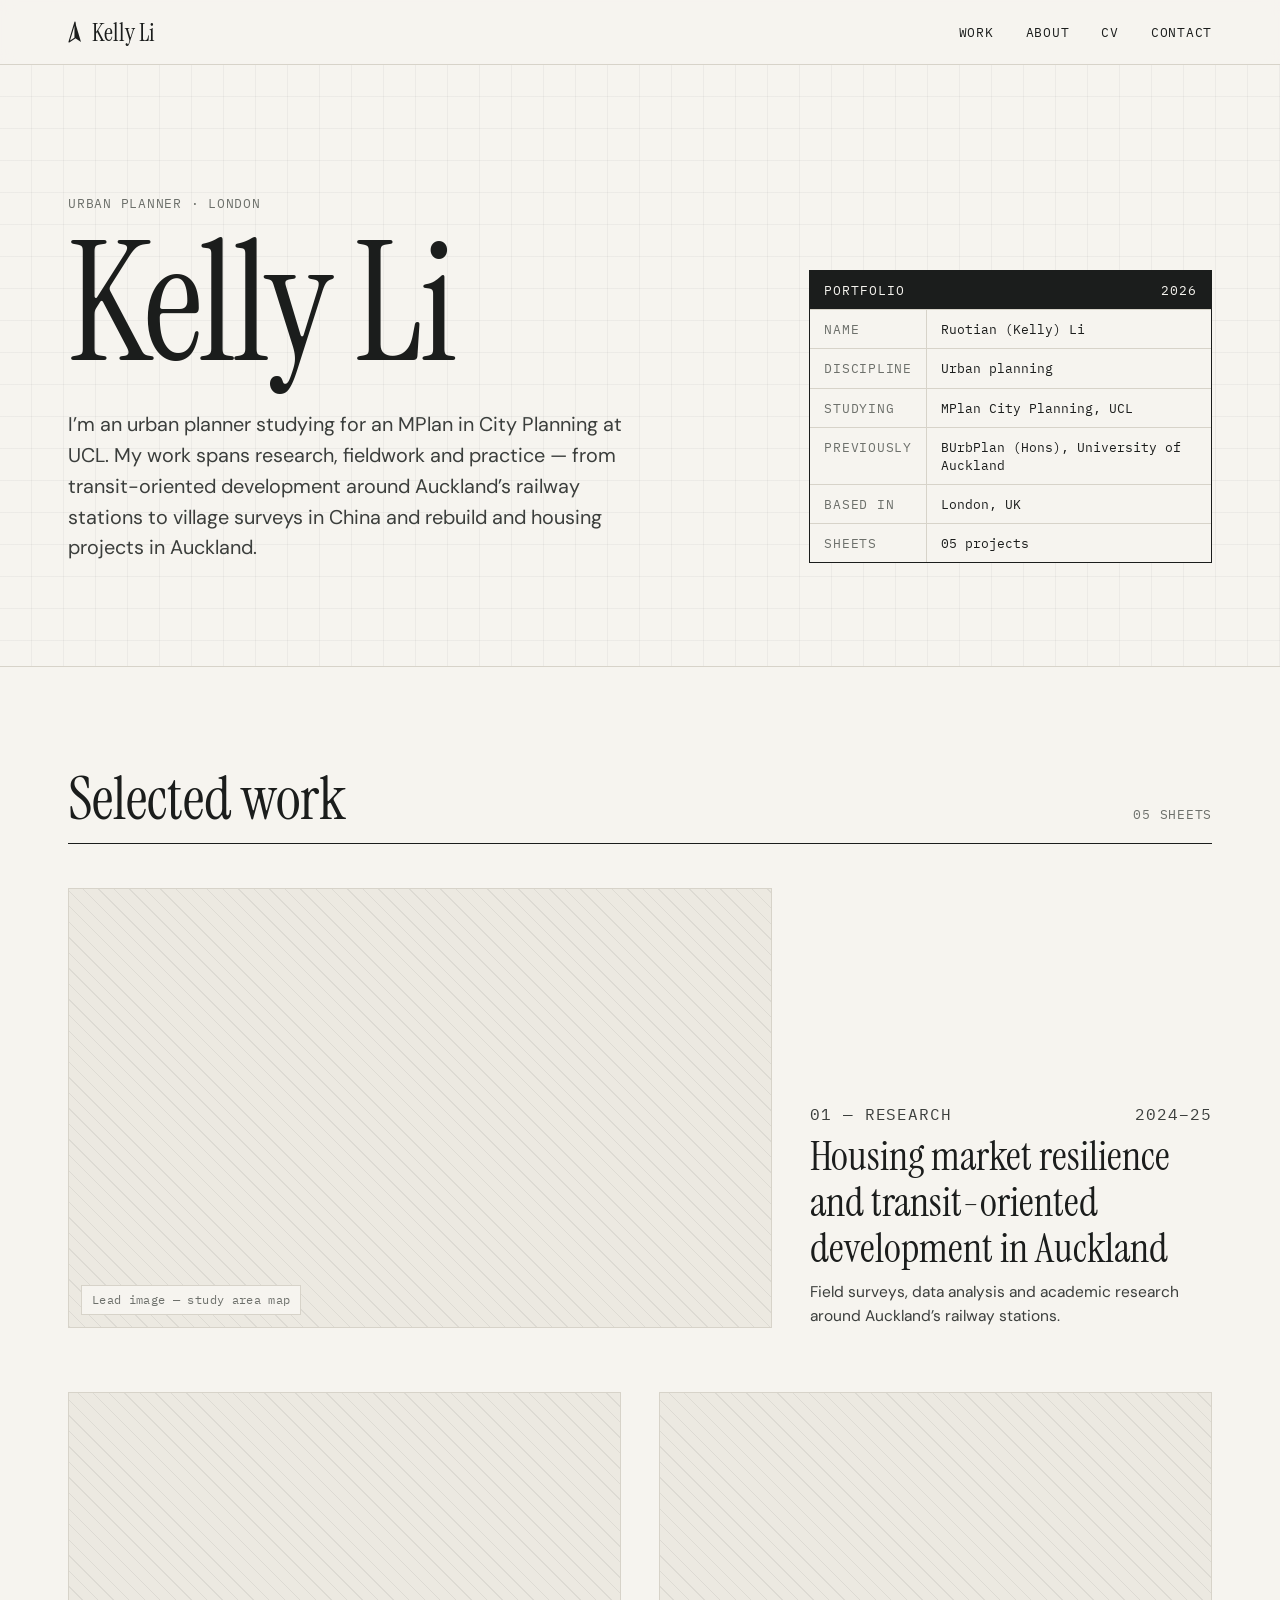
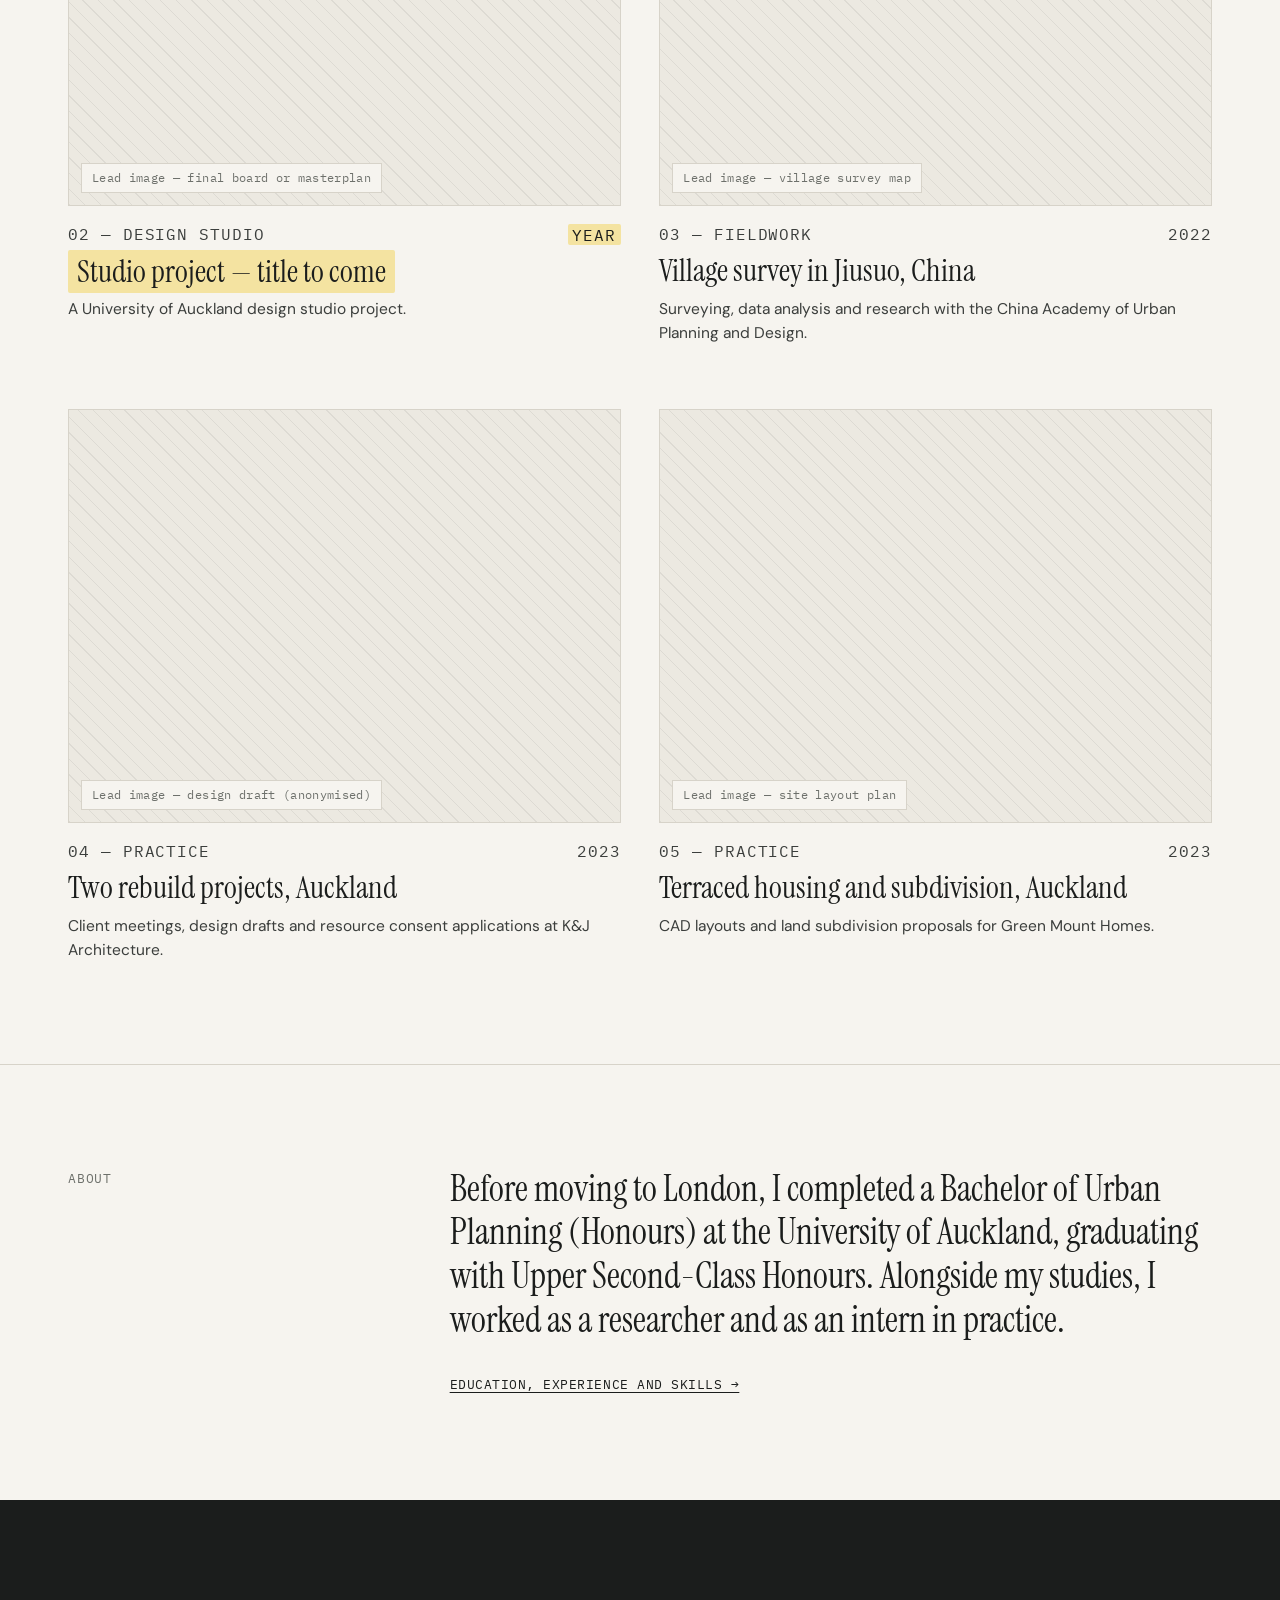
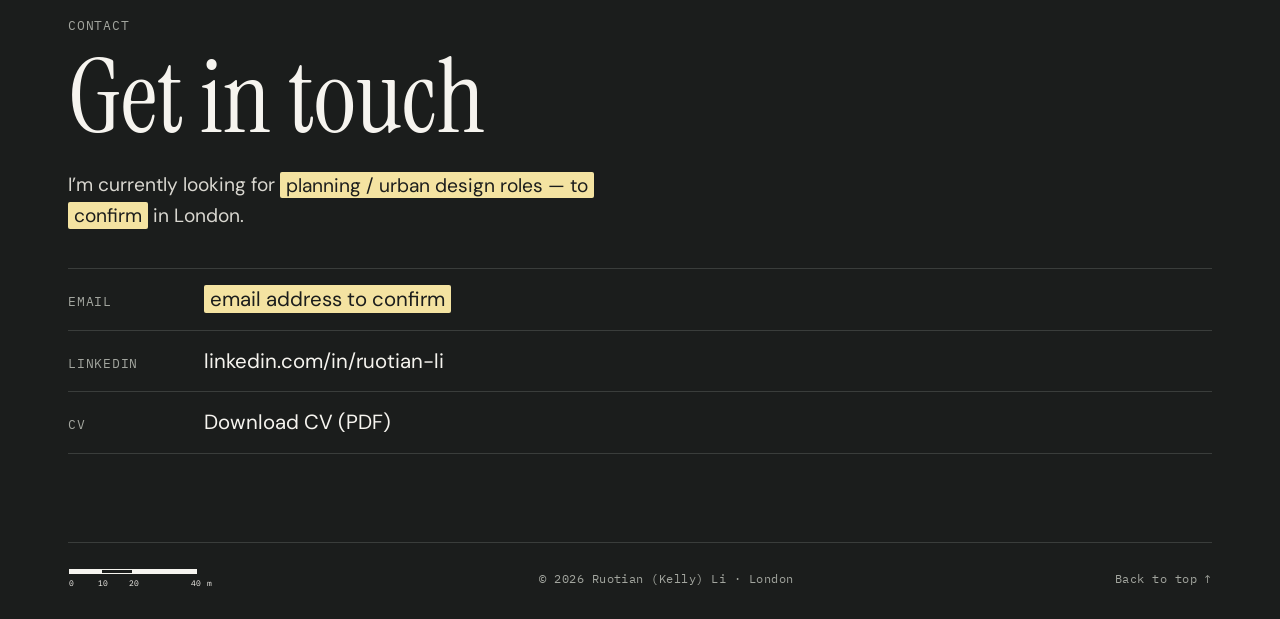
==== index.html @ 0a95b0e2 "First draft of portfolio site Home, About and five project pages with placeholders. Pages carry noin" ====
<!doctype html>
<html lang="en-GB">
<head>
<meta charset="utf-8">
<meta name="viewport" content="width=device-width, initial-scale=1">
<meta name="robots" content="noindex"><!-- draft: remove before launch -->
<title>Kelly Li — Urban Planner, London</title>
<meta name="description" content="Portfolio of Ruotian (Kelly) Li, an urban planner in London studying for an MPlan in City Planning at UCL. Selected work in research, fieldwork and practice.">
<meta property="og:title" content="Kelly Li — Urban Planner, London">
<meta property="og:description" content="Selected work in research, fieldwork and practice.">
<meta property="og:type" content="website">
<meta property="og:locale" content="en_GB">
<link rel="icon" href="assets/img/favicon.svg" type="image/svg+xml">
<link rel="preconnect" href="https://fonts.googleapis.com">
<link rel="preconnect" href="https://fonts.gstatic.com" crossorigin>
<link rel="stylesheet" href="https://fonts.googleapis.com/css2?family=DM+Sans:opsz,wght@9..40,400;9..40,500&family=IBM+Plex+Mono:wght@400;500&family=Instrument+Serif:ital@0;1&display=swap">
<link rel="stylesheet" href="assets/css/style.css">
</head>
<body id="top">
<a class="skip" href="#main">Skip to content</a>

<header class="site-header">
  <div class="wrap">
    <a class="brand" href="index.html" aria-label="Kelly Li — home">
      <svg viewBox="0 0 14 22" aria-hidden="true"><path d="M7 1 L13 21 L7 17 Z" fill="currentColor"/><path d="M7 1 L1 21 L7 17 Z" fill="none" stroke="currentColor" stroke-width="1.1" stroke-linejoin="round"/></svg>
      <span>Kelly Li</span>
    </a>
    <nav class="nav" aria-label="Main">
      <a href="index.html#work">Work</a>
      <a href="about.html">About</a>
      <a href="assets/Kelly-Li-CV.pdf">CV</a>
      <a href="#contact">Contact</a>
    </nav>
  </div>
</header>

<main id="main">

  <section class="hero">
    <div class="wrap">
      <div class="hero-text">
        <p class="eyebrow">Urban planner · London</p>
        <h1>Kelly Li</h1>
        <p class="lede">I’m an urban planner studying for an MPlan in City Planning at UCL. My work spans research, fieldwork and practice — from transit-oriented development around Auckland’s railway stations to village surveys in China and rebuild and housing projects in Auckland.</p>
      </div>
      <aside class="titleblock" aria-label="At a glance">
        <p class="tb-head"><span>Portfolio</span><span>2026</span></p>
        <dl>
          <dt>Name</dt><dd>Ruotian (Kelly) Li</dd>
          <dt>Discipline</dt><dd>Urban planning</dd>
          <dt>Studying</dt><dd>MPlan City Planning, UCL</dd>
          <dt>Previously</dt><dd>BUrbPlan (Hons), University of Auckland</dd>
          <dt>Based in</dt><dd>London, UK</dd>
          <dt>Sheets</dt><dd>05 projects</dd>
        </dl>
      </aside>
    </div>
  </section>

  <section class="section" id="work" aria-labelledby="work-title">
    <div class="wrap">
      <div class="section-head">
        <h2 id="work-title">Selected work</h2>
        <p class="eyebrow">05 sheets</p>
      </div>

      <div class="grid">
        <a class="card card--wide" href="projects/tod-housing-resilience.html">
          <div class="media"><div class="ph"><span>Lead image — study area map</span></div></div>
          <div class="card-body">
            <p class="card-meta"><span>01 — Research</span><span>2024–25</span></p>
            <h3>Housing market resilience and transit-oriented development in Auckland</h3>
            <p>Field surveys, data analysis and academic research around Auckland’s railway stations.</p>
          </div>
        </a>

        <a class="card" href="projects/studio-project.html">
          <div class="media"><div class="ph"><span>Lead image — final board or masterplan</span></div></div>
          <div class="card-body">
            <p class="card-meta"><span>02 — Design studio</span><span><mark class="tbc">Year</mark></span></p>
            <h3><mark class="tbc">Studio project — title to come</mark></h3>
            <p>A University of Auckland design studio project.</p>
          </div>
        </a>

        <a class="card" href="projects/jiusuo-village.html">
          <div class="media"><div class="ph"><span>Lead image — village survey map</span></div></div>
          <div class="card-body">
            <p class="card-meta"><span>03 — Fieldwork</span><span>2022</span></p>
            <h3>Village survey in Jiusuo, China</h3>
            <p>Surveying, data analysis and research with the China Academy of Urban Planning and Design.</p>
          </div>
        </a>

        <a class="card" href="projects/kj-architecture.html">
          <div class="media"><div class="ph"><span>Lead image — design draft (anonymised)</span></div></div>
          <div class="card-body">
            <p class="card-meta"><span>04 — Practice</span><span>2023</span></p>
            <h3>Two rebuild projects, Auckland</h3>
            <p>Client meetings, design drafts and resource consent applications at K&amp;J Architecture.</p>
          </div>
        </a>

        <a class="card" href="projects/green-mount-homes.html">
          <div class="media"><div class="ph"><span>Lead image — site layout plan</span></div></div>
          <div class="card-body">
            <p class="card-meta"><span>05 — Practice</span><span>2023</span></p>
            <h3>Terraced housing and subdivision, Auckland</h3>
            <p>CAD layouts and land subdivision proposals for Green Mount Homes.</p>
          </div>
        </a>
      </div>
    </div>
  </section>

  <section class="section section--about" aria-labelledby="about-title">
    <div class="wrap split">
      <h2 id="about-title" class="eyebrow">About</h2>
      <div>
        <p class="big">Before moving to London, I completed a Bachelor of Urban Planning (Honours) at the University of Auckland, graduating with Upper Second-Class Honours. Alongside my studies, I worked as a researcher and as an intern in practice.</p>
        <a class="arrow-link" href="about.html">Education, experience and skills →</a>
      </div>
    </div>
  </section>

</main>

<footer class="site-footer" id="contact">
  <div class="wrap">
    <div class="contact">
      <p class="eyebrow">Contact</p>
      <h2>Get in touch</h2>
      <p class="avail">I’m currently looking for <mark class="tbc">planning / urban design roles — to confirm</mark> in London.</p>
      <ul class="contact-links">
        <li><span class="mono">Email</span><a href="mailto:"><mark class="tbc">email address to confirm</mark></a></li>
        <li><span class="mono">LinkedIn</span><a href="https://www.linkedin.com/in/ruotian-li-317829247/" target="_blank" rel="noopener">linkedin.com/in/ruotian-li</a></li>
        <li><span class="mono">CV</span><a href="assets/Kelly-Li-CV.pdf">Download CV (PDF)</a></li>
      </ul>
    </div>
    <div class="colophon">
      <svg class="scalebar" viewBox="0 0 150 26" role="img" aria-label="Scale bar">
        <g fill="currentColor" font-family="IBM Plex Mono, monospace" font-size="8">
          <rect x="1" y="4" width="32" height="5"/>
          <rect x="33.5" y="4.5" width="31" height="4" fill="none" stroke="currentColor"/>
          <rect x="65" y="4" width="64" height="5"/>
          <text x="1" y="21">0</text><text x="30" y="21">10</text><text x="61" y="21">20</text><text x="123" y="21">40 m</text>
        </g>
      </svg>
      <p>© 2026 Ruotian (Kelly) Li · London</p>
      <a href="#top">Back to top ↑</a>
    </div>
  </div>
</footer>

<script src="assets/js/main.js" defer></script>
</body>
</html>
---- assets/css/style.css ----
/* Kelly Li — portfolio stylesheet
   All site copy is British English (html lang="en-GB").
   Design tokens live in :root; change colours and type here. */

:root {
  --paper: #F6F4EF;
  --paper-2: #ECE9E1;
  --ink: #1B1D1C;
  --ink-2: #3B3E3C;
  --muted: #6D706B;
  --rule: #D7D3C9;
  --grid: rgba(27, 29, 28, 0.045);
  --accent: #2F5D4E;
  --accent-light: #A7CDBD;
  --tbc: #F4E3A1;

  --serif: "Instrument Serif", Georgia, "Times New Roman", serif;
  --sans: "DM Sans", system-ui, -apple-system, "Segoe UI", Roboto, sans-serif;
  --mono: "IBM Plex Mono", ui-monospace, "SF Mono", Menlo, monospace;

  --gutter: clamp(16px, 4vw, 48px);
  --max: 1240px;
}

*, *::before, *::after { box-sizing: border-box; }
html { -webkit-text-size-adjust: 100%; scroll-behavior: smooth; }
body {
  margin: 0;
  background: var(--paper);
  color: var(--ink);
  font-family: var(--sans);
  font-size: 17px;
  line-height: 1.6;
  -webkit-font-smoothing: antialiased;
  text-rendering: optimizeLegibility;
}
img { display: block; max-width: 100%; height: auto; }
a { color: inherit; text-decoration-thickness: 1px; text-underline-offset: 0.2em; transition: color .15s ease; }
a:hover { color: var(--accent); }
:focus-visible { outline: 2px solid var(--accent); outline-offset: 3px; }
h1, h2, h3, h4 { font-weight: 400; margin: 0; }
p { margin: 0 0 1em; }
p:last-child { margin-bottom: 0; }
ul, ol { margin: 0; padding: 0; }

.wrap { width: 100%; max-width: var(--max); margin: 0 auto; padding: 0 var(--gutter); }

.skip { position: absolute; left: -9999px; top: 0; }
.skip:focus { left: 16px; top: 12px; z-index: 100; background: var(--ink); color: var(--paper); padding: 8px 12px; }

.eyebrow, .mono {
  font-family: var(--mono);
  font-size: 12.5px;
  font-weight: 400;
  letter-spacing: 0.06em;
  text-transform: uppercase;
}
.eyebrow { color: var(--muted); margin: 0; }

/* Draft markers — every .tbc and .ph must be gone before launch */
.tbc {
  background: var(--tbc);
  color: var(--ink);
  padding: 0.05em 0.3em;
  border-radius: 2px;
  -webkit-box-decoration-break: clone;
  box-decoration-break: clone;
}

/* Image placeholder: hatched like a poché on a drawing */
.ph {
  position: relative;
  display: flex;
  align-items: flex-end;
  width: 100%;
  aspect-ratio: var(--ar, 4 / 3);
  background-color: var(--paper-2);
  background-image: repeating-linear-gradient(45deg, rgba(27, 29, 28, 0.07) 0 1px, transparent 1px 11px);
  border: 1px solid var(--rule);
}
.ph span {
  font-family: var(--mono);
  font-size: 11.5px;
  line-height: 1.4;
  letter-spacing: 0.03em;
  color: var(--muted);
  background: var(--paper);
  border: 1px solid var(--rule);
  padding: 6px 10px;
  margin: 12px;
}

/* ---------- Header ---------- */
.site-header {
  position: sticky;
  top: 0;
  z-index: 20;
  background: rgba(246, 244, 239, 0.92);
  -webkit-backdrop-filter: saturate(140%) blur(8px);
  backdrop-filter: saturate(140%) blur(8px);
  border-bottom: 1px solid var(--rule);
}
.site-header .wrap { display: flex; align-items: center; justify-content: space-between; gap: 16px; height: 64px; }
.brand { display: inline-flex; align-items: center; gap: 10px; font-family: var(--serif); font-size: 25px; line-height: 1; text-decoration: none; white-space: nowrap; }
.brand svg { width: 14px; height: 22px; flex: none; }
.nav { display: flex; gap: clamp(14px, 3vw, 32px); }
.nav a { font-family: var(--mono); font-size: 12.5px; letter-spacing: 0.06em; text-transform: uppercase; text-decoration: none; padding: 6px 0; }
.nav a[aria-current="page"] { color: var(--accent); box-shadow: inset 0 -1px 0 currentColor; }

/* ---------- Home: hero ---------- */
.hero {
  border-bottom: 1px solid var(--rule);
  background-image:
    linear-gradient(var(--grid) 1px, transparent 1px),
    linear-gradient(90deg, var(--grid) 1px, transparent 1px);
  background-size: 32px 32px;
  background-position: -1px -1px;
}
.hero .wrap {
  display: grid;
  grid-template-columns: minmax(0, 1.65fr) minmax(0, 1fr);
  gap: clamp(32px, 6vw, 96px);
  align-items: end;
  padding-top: clamp(56px, 10vw, 128px);
  padding-bottom: clamp(48px, 8vw, 104px);
}
.hero h1 {
  font-family: var(--serif);
  font-size: clamp(76px, 13vw, 176px);
  line-height: 0.88;
  letter-spacing: -0.02em;
  margin: 18px 0 32px;
}
.lede { font-size: clamp(18px, 1.55vw, 21px); line-height: 1.55; color: var(--ink-2); max-width: 40ch; }

.titleblock { border: 1px solid var(--ink); background: var(--paper); font-family: var(--mono); font-size: 12.5px; line-height: 1.45; }
.tb-head { display: flex; justify-content: space-between; margin: 0; padding: 10px 14px; background: var(--ink); color: var(--paper); text-transform: uppercase; letter-spacing: 0.08em; }
.titleblock dl { display: grid; grid-template-columns: auto 1fr; margin: 0; }
.titleblock dt, .titleblock dd { margin: 0; padding: 10px 14px; border-top: 1px solid var(--rule); }
.titleblock dt { color: var(--muted); text-transform: uppercase; letter-spacing: 0.06em; border-right: 1px solid var(--rule); }

/* ---------- Sections ---------- */
.section { padding: clamp(56px, 8vw, 112px) 0; }
.section-head {
  display: flex;
  justify-content: space-between;
  align-items: baseline;
  gap: 16px;
  border-bottom: 1px solid var(--ink);
  padding-bottom: 14px;
  margin-bottom: clamp(28px, 4vw, 44px);
}
.section-head h2 { font-family: var(--serif); font-size: clamp(38px, 5vw, 60px); line-height: 1; }

/* Work grid */
.grid { display: grid; grid-template-columns: repeat(2, minmax(0, 1fr)); gap: clamp(36px, 5vw, 64px) clamp(20px, 3vw, 40px); }
.card { display: block; text-decoration: none; color: inherit; }
.card:hover { color: inherit; }
.media { overflow: hidden; }
.media > * { transition: transform .5s cubic-bezier(.2, .7, .2, 1); }
.card:hover .media > * { transform: scale(1.015); }
.card .ph, .card img { aspect-ratio: 4 / 3; width: 100%; object-fit: cover; }
.card-body { padding-top: 16px; }
.card-meta { display: flex; justify-content: space-between; gap: 12px; margin: 0 0 8px; font-family: var(--mono); font-size: 12px; letter-spacing: 0.06em; text-transform: uppercase; color: var(--muted); }
.card h3 { font-family: var(--serif); font-size: clamp(25px, 2.4vw, 32px); line-height: 1.12; margin-bottom: 8px; transition: color .15s ease; }
.card:hover h3 { color: var(--accent); }
.card p { color: var(--ink-2); font-size: 15.5px; line-height: 1.55; }

.card--wide { grid-column: 1 / -1; display: grid; grid-template-columns: minmax(0, 1.75fr) minmax(0, 1fr); gap: clamp(20px, 3vw, 40px); align-items: end; }
.card--wide .ph, .card--wide img { aspect-ratio: 16 / 10; }
.card--wide .card-body { padding-top: 0; }
.card--wide h3 { font-size: clamp(30px, 3.2vw, 44px); }

/* About strip */
.section--about { border-top: 1px solid var(--rule); }
.split { display: grid; grid-template-columns: minmax(0, 1fr) minmax(0, 2.4fr); gap: 24px clamp(24px, 5vw, 80px); }
.big { font-family: var(--serif); font-size: clamp(26px, 2.8vw, 38px); line-height: 1.22; margin-bottom: 28px; }
.arrow-link { font-family: var(--mono); font-size: 13px; letter-spacing: 0.04em; text-transform: uppercase; }

/* ---------- Footer / contact ---------- */
.site-footer { background: var(--ink); color: var(--paper); }
.site-footer a:hover { color: var(--accent-light); }
.site-footer .eyebrow { color: #A3A69F; }
.contact { padding: clamp(64px, 9vw, 120px) 0 clamp(48px, 7vw, 88px); }
.contact h2 { font-family: var(--serif); font-size: clamp(52px, 8vw, 112px); line-height: 0.95; margin: 14px 0 24px; }
.avail { font-size: clamp(17px, 1.5vw, 20px); color: #D9D7D0; max-width: 46ch; margin-bottom: 36px; }
.contact-links { list-style: none; border-top: 1px solid #3A3D3B; }
.contact-links li { display: grid; grid-template-columns: 120px 1fr; gap: 16px; align-items: baseline; padding: 14px 0; border-bottom: 1px solid #3A3D3B; }
.contact-links .mono { color: #A3A69F; }
.contact-links a { font-size: clamp(18px, 1.6vw, 22px); text-decoration: none; overflow-wrap: anywhere; }
.contact-links a:hover { text-decoration: underline; }
.site-footer .tbc { color: var(--ink); }
.colophon { display: flex; flex-wrap: wrap; align-items: center; justify-content: space-between; gap: 16px 24px; padding: 22px 0 28px; border-top: 1px solid #3A3D3B; font-family: var(--mono); font-size: 12px; letter-spacing: 0.04em; color: #A3A69F; }
.colophon p { margin: 0; }
.colophon a { text-decoration: none; }
.scalebar { width: 150px; height: 26px; color: var(--paper); }

/* ---------- Project pages ---------- */
.page-head { padding-top: clamp(36px, 6vw, 72px); padding-bottom: clamp(32px, 5vw, 56px); }
.back { display: inline-block; margin-bottom: clamp(28px, 5vw, 56px); font-family: var(--mono); font-size: 12.5px; letter-spacing: 0.06em; text-transform: uppercase; text-decoration: none; color: var(--muted); }
.page-head h1 { font-family: var(--serif); font-size: clamp(42px, 6.4vw, 86px); line-height: 1.02; letter-spacing: -0.015em; margin: 14px 0 26px; max-width: 17ch; }
.page-head .lede { max-width: 56ch; }

.facts { display: grid; grid-template-columns: repeat(3, minmax(0, 1fr)); margin: clamp(32px, 5vw, 52px) 0 0; border-top: 1px solid var(--ink); }
.facts div { padding: 14px 20px 14px 0; border-bottom: 1px solid var(--rule); }
.facts dt { font-family: var(--mono); font-size: 11.5px; letter-spacing: 0.06em; text-transform: uppercase; color: var(--muted); }
.facts dd { margin: 4px 0 0; font-size: 15.5px; line-height: 1.45; }

.lead-figure { margin-bottom: clamp(8px, 2vw, 16px); }
figure { margin: 0; }
figcaption { margin-top: 10px; font-family: var(--mono); font-size: 12px; line-height: 1.5; letter-spacing: 0.02em; color: var(--muted); }

.block { display: grid; grid-template-columns: minmax(0, 1fr) minmax(0, 2.4fr); gap: 20px clamp(24px, 5vw, 80px); padding-top: clamp(48px, 7vw, 88px); }
.block h2 { font-family: var(--serif); font-size: clamp(28px, 2.6vw, 36px); line-height: 1.1; }
.block h2 .num { display: block; margin-bottom: 8px; font-family: var(--mono); font-size: 12px; letter-spacing: 0.06em; color: var(--muted); }
.block .body { max-width: 64ch; }
.block .body ul { list-style: none; margin: 0 0 1em; }
.block .body li { position: relative; padding-left: 1.4em; margin-bottom: 0.5em; }
.block .body li::before { content: "–"; position: absolute; left: 0; color: var(--muted); }
.figs { grid-column: 1 / -1; display: grid; grid-template-columns: repeat(2, minmax(0, 1fr)); gap: clamp(16px, 2.4vw, 28px); margin-top: clamp(12px, 2vw, 24px); }
.figs--one { grid-template-columns: 1fr; }
.figs img { width: 100%; cursor: zoom-in; }

.next { display: flex; justify-content: space-between; align-items: baseline; gap: 16px; margin-top: clamp(72px, 10vw, 128px); padding-top: 20px; padding-bottom: clamp(56px, 8vw, 96px); border-top: 1px solid var(--ink); }
.next a { font-family: var(--serif); font-size: clamp(28px, 4vw, 50px); line-height: 1.08; text-decoration: none; text-align: right; }

/* ---------- About page ---------- */
.about-intro { display: grid; grid-template-columns: minmax(0, 1fr) minmax(0, 1.6fr); gap: clamp(28px, 6vw, 96px); align-items: start; }
.about-intro .ph { --ar: 4 / 5; }
.about-intro .bio p { font-size: clamp(17px, 1.4vw, 19px); }
.about-intro .bio p:first-child { font-family: var(--serif); font-size: clamp(26px, 2.6vw, 34px); line-height: 1.22; }
.btn { display: inline-flex; align-items: center; gap: 10px; margin-top: 12px; padding: 12px 18px; border: 1px solid var(--ink); font-family: var(--mono); font-size: 12.5px; letter-spacing: 0.06em; text-transform: uppercase; text-decoration: none; }
.btn:hover { background: var(--ink); color: var(--paper); }

.ledger { display: grid; grid-template-columns: minmax(0, 1fr) minmax(0, 3fr); gap: 16px clamp(24px, 5vw, 80px); padding-top: clamp(48px, 7vw, 88px); }
.ledger > h2 { font-family: var(--serif); font-size: clamp(30px, 3vw, 40px); line-height: 1.05; }
.entries { list-style: none; border-top: 1px solid var(--ink); }
.entry { display: grid; grid-template-columns: 190px minmax(0, 1fr); gap: 8px 28px; padding: 20px 0; border-bottom: 1px solid var(--rule); }
.entry .when { margin: 3px 0 0; font-family: var(--mono); font-size: 12.5px; letter-spacing: 0.02em; color: var(--muted); }
.entry h3 { font-size: 19px; font-weight: 500; line-height: 1.35; }
.entry .where { margin: 2px 0 10px; color: var(--muted); font-size: 15.5px; }
.entry p, .entry li { font-size: 16px; color: var(--ink-2); }
.entry ul { list-style: none; }
.entry li { position: relative; padding-left: 1.3em; margin-bottom: 0.35em; }
.entry li::before { content: "–"; position: absolute; left: 0; color: var(--muted); }
.entry a { color: var(--accent); }

/* ---------- Lightbox ---------- */
.lightbox { padding: 0; border: 0; background: transparent; max-width: 96vw; max-height: 96vh; overflow: visible; }
.lightbox::backdrop { background: rgba(14, 15, 14, 0.92); }
.lightbox img { max-width: 94vw; max-height: 84vh; object-fit: contain; margin: 0 auto; }
.lb-cap { margin: 12px 0 0; text-align: center; font-family: var(--mono); font-size: 12px; color: #D9D7D0; }
.lb-close { position: fixed; top: 14px; right: 18px; width: 44px; height: 44px; border: 1px solid #555; border-radius: 50%; background: transparent; color: #fff; font-size: 22px; line-height: 1; cursor: pointer; }

/* ---------- Responsive ---------- */
@media (max-width: 900px) {
  .hero .wrap { grid-template-columns: 1fr; align-items: start; }
  .titleblock { max-width: 520px; }
  .card--wide { grid-template-columns: 1fr; }
  .card--wide .card-body { padding-top: 0; }
  .facts { grid-template-columns: repeat(2, minmax(0, 1fr)); }
}
@media (max-width: 760px) {
  .grid { grid-template-columns: 1fr; }
  .card .ph, .card img, .card--wide .ph, .card--wide img { aspect-ratio: 4 / 3; }
  .split, .block, .ledger, .about-intro { grid-template-columns: 1fr; }
  .about-intro .ph { max-width: 360px; }
  .figs { grid-template-columns: 1fr; }
  .entry { grid-template-columns: 1fr; gap: 4px; }
  .contact-links li { grid-template-columns: 1fr; gap: 2px; }
}
@media (max-width: 420px) {
  body { font-size: 16px; }
  .brand { font-size: 22px; }
  .nav { gap: 12px; }
  .nav a { font-size: 11.5px; letter-spacing: 0.04em; }
  .facts { grid-template-columns: 1fr; }
}
@media (prefers-reduced-motion: reduce) {
  html { scroll-behavior: auto; }
  *, *::before, *::after { transition: none !important; }
}
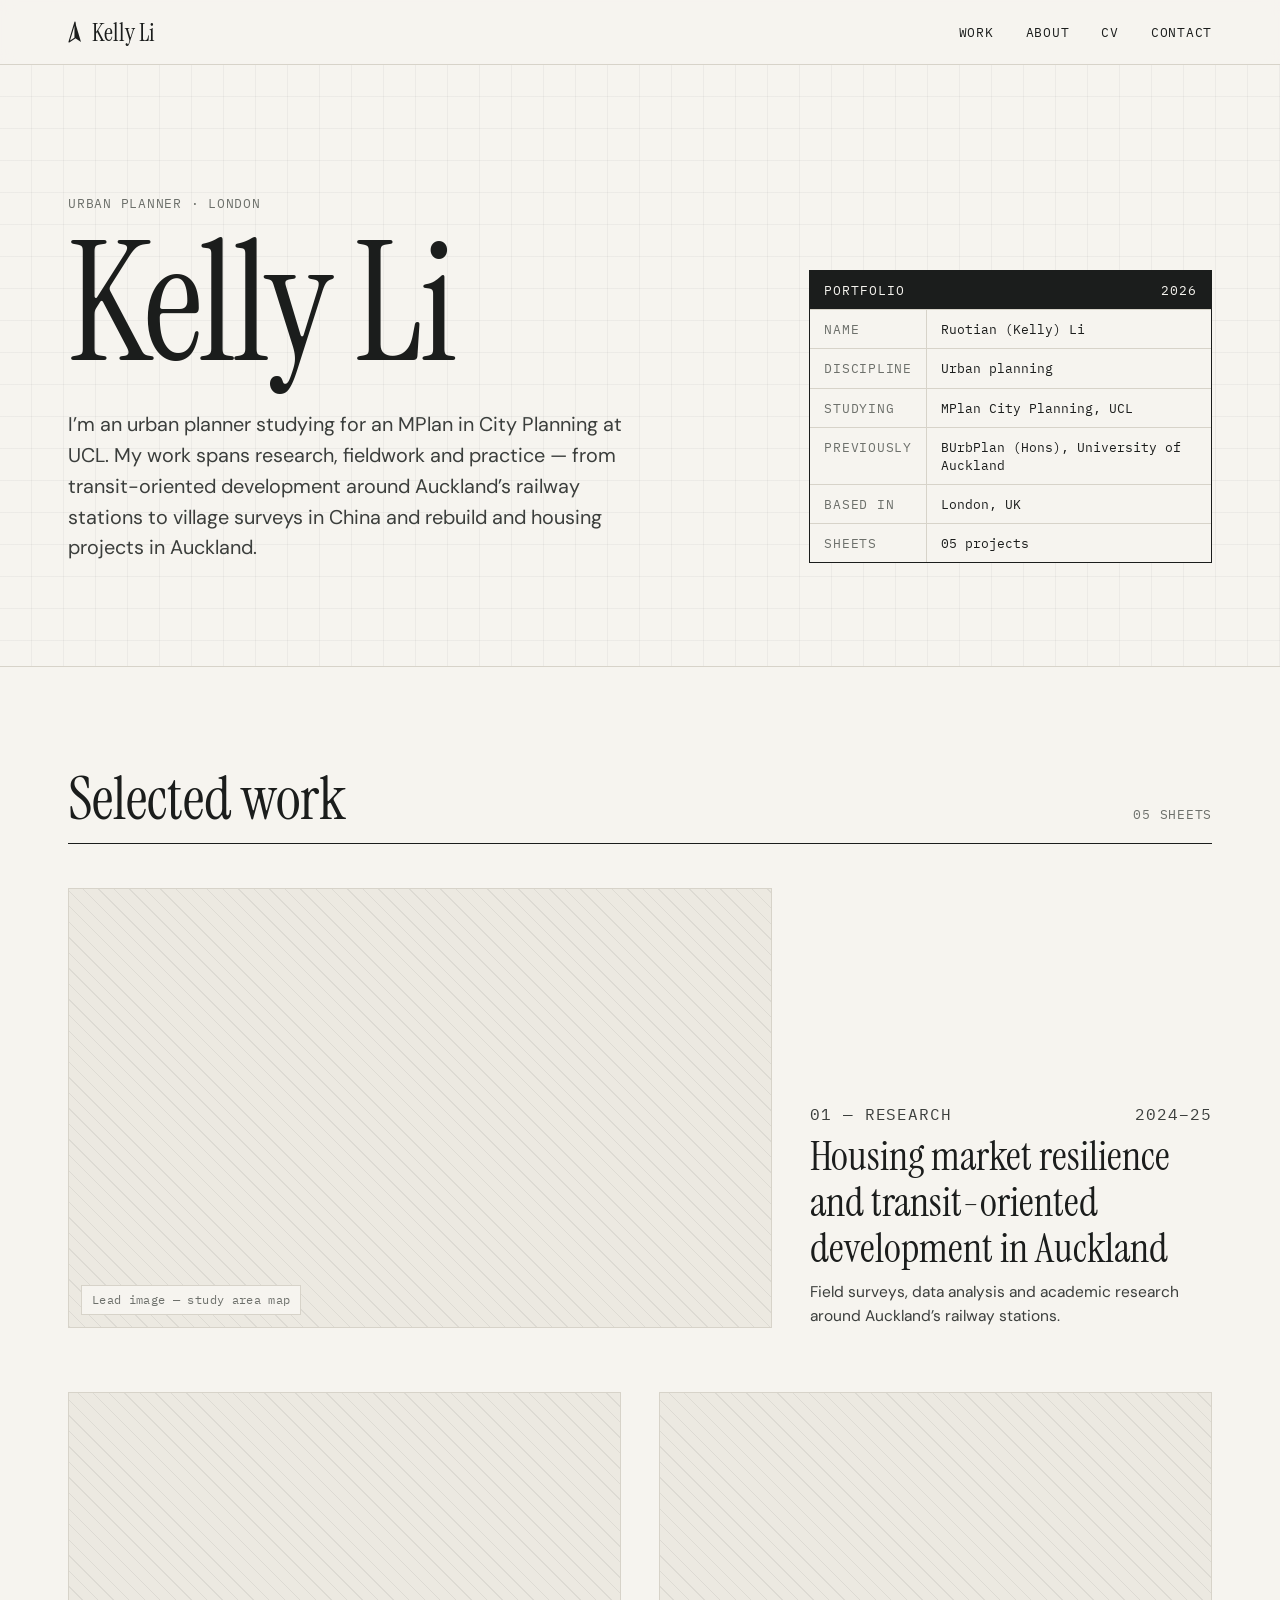
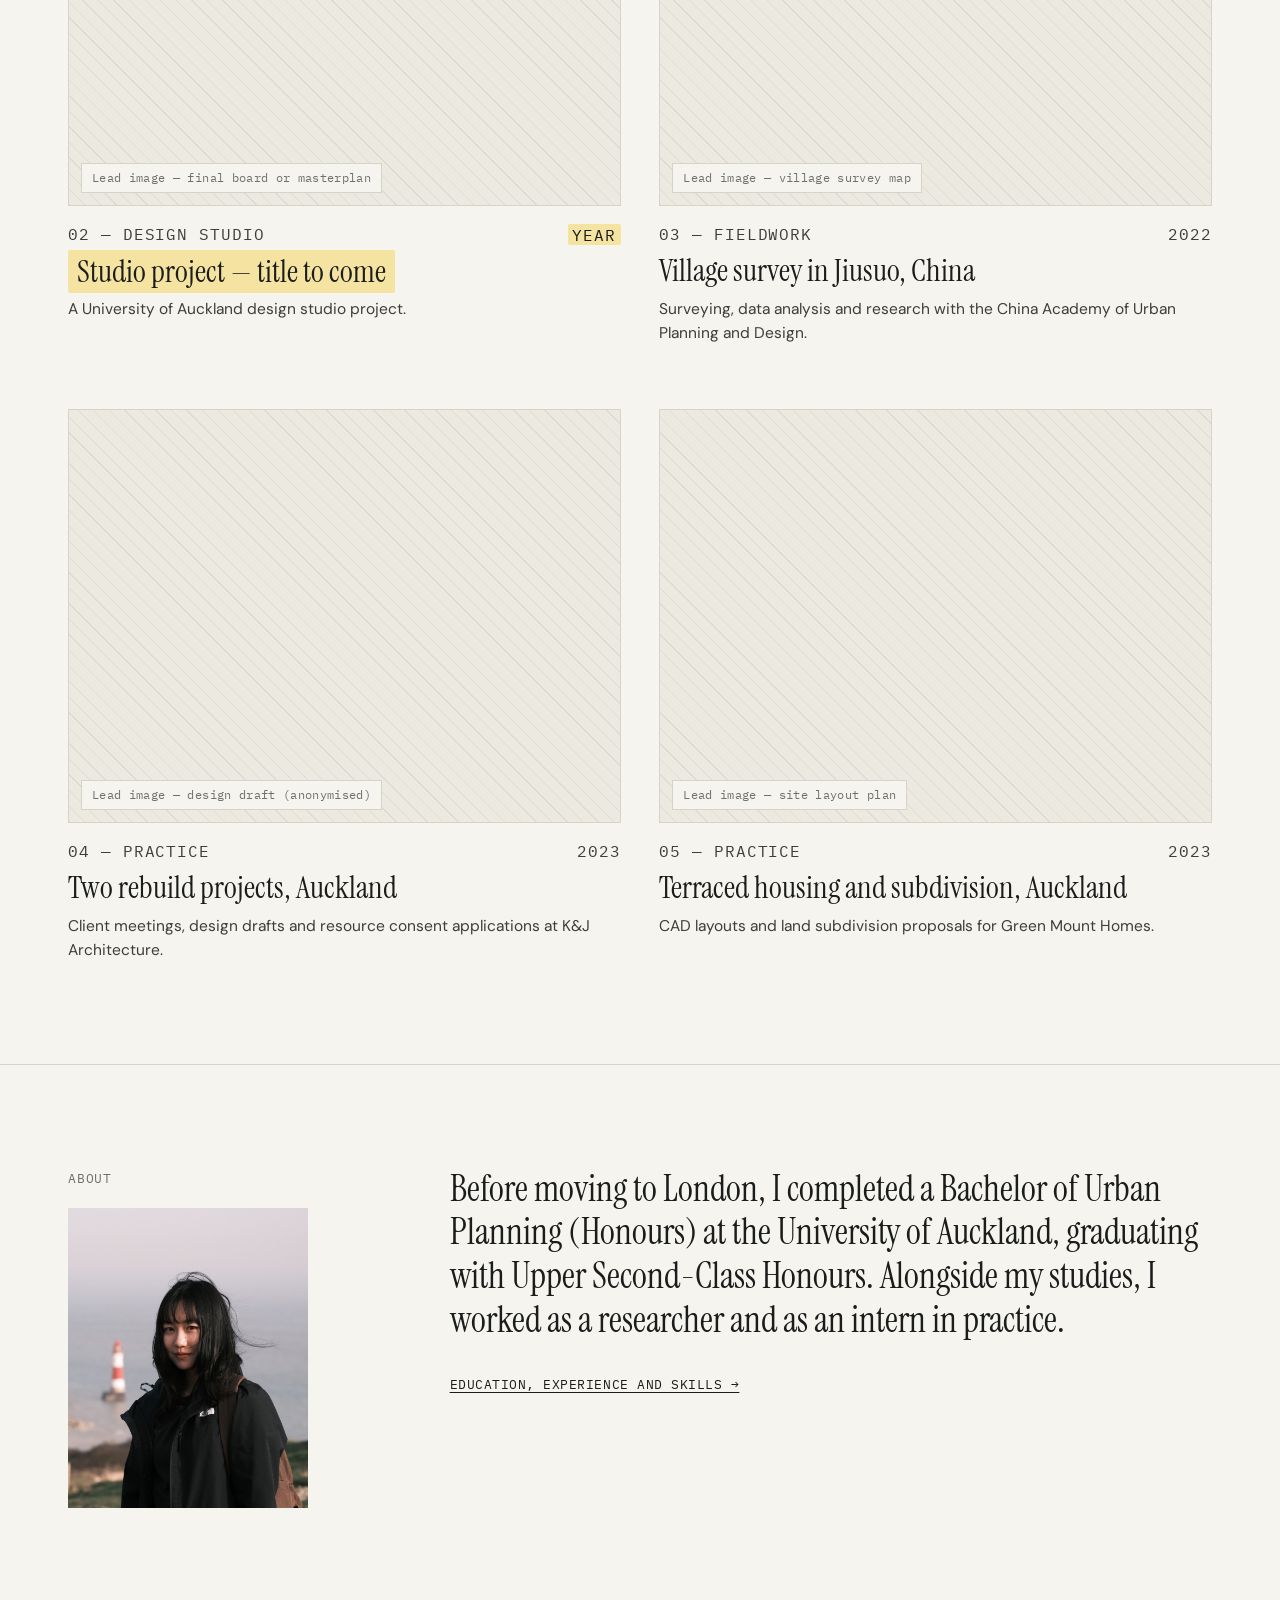
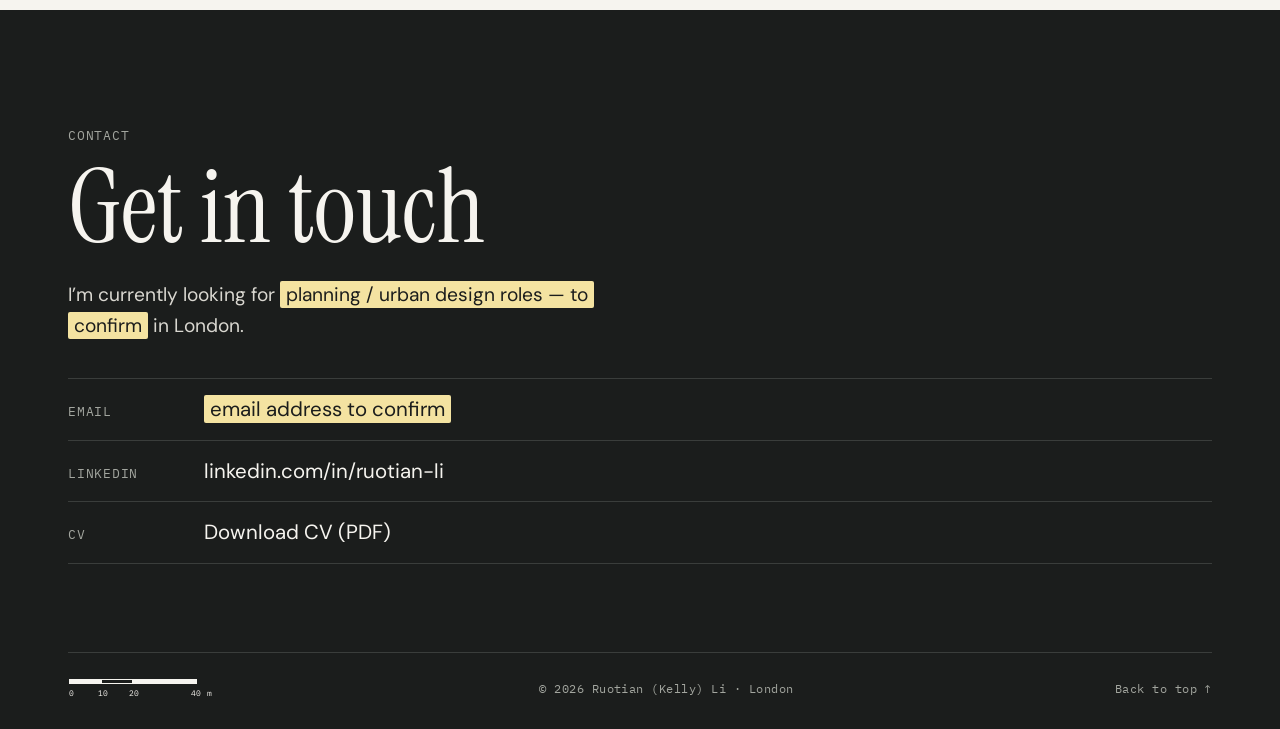
==== commit 01971c0f: "Add portrait photo and social share image Portrait (Beachy Head) on the About page and home About st" ====
--- a/index.html
+++ b/index.html
@@ -10,6 +10,11 @@
 <meta property="og:description" content="Selected work in research, fieldwork and practice.">
 <meta property="og:type" content="website">
 <meta property="og:locale" content="en_GB">
+<meta property="og:image" content="https://ruotian-li.github.io/assets/img/og-image.jpg">
+<meta property="og:image:width" content="1200">
+<meta property="og:image:height" content="630">
+<meta property="og:image:alt" content="Kelly Li at Beachy Head, East Sussex">
+<meta name="twitter:card" content="summary_large_image">
 <link rel="icon" href="assets/img/favicon.svg" type="image/svg+xml">
 <link rel="preconnect" href="https://fonts.googleapis.com">
 <link rel="preconnect" href="https://fonts.gstatic.com" crossorigin>
@@ -115,7 +120,10 @@
 
   <section class="section section--about" aria-labelledby="about-title">
     <div class="wrap split">
-      <h2 id="about-title" class="eyebrow">About</h2>
+      <div class="about-side">
+        <h2 id="about-title" class="eyebrow">About</h2>
+        <a href="about.html" tabindex="-1" aria-hidden="true"><img class="about-thumb" src="assets/img/kelly-portrait.jpg" width="880" height="1100" alt="" loading="lazy"></a>
+      </div>
       <div>
         <p class="big">Before moving to London, I completed a Bachelor of Urban Planning (Honours) at the University of Auckland, graduating with Upper Second-Class Honours. Alongside my studies, I worked as a researcher and as an intern in practice.</p>
         <a class="arrow-link" href="about.html">Education, experience and skills →</a>
--- a/assets/css/style.css
+++ b/assets/css/style.css
@@ -227,6 +227,8 @@
 /* ---------- About page ---------- */
 .about-intro { display: grid; grid-template-columns: minmax(0, 1fr) minmax(0, 1.6fr); gap: clamp(28px, 6vw, 96px); align-items: start; }
 .about-intro .ph { --ar: 4 / 5; }
+.portrait img, .about-thumb { width: 100%; aspect-ratio: 4 / 5; object-fit: cover; background: var(--paper-2); }
+.about-thumb { max-width: 240px; margin-top: 20px; }
 .about-intro .bio p { font-size: clamp(17px, 1.4vw, 19px); }
 .about-intro .bio p:first-child { font-family: var(--serif); font-size: clamp(26px, 2.6vw, 34px); line-height: 1.22; }
 .btn { display: inline-flex; align-items: center; gap: 10px; margin-top: 12px; padding: 12px 18px; border: 1px solid var(--ink); font-family: var(--mono); font-size: 12.5px; letter-spacing: 0.06em; text-transform: uppercase; text-decoration: none; }
@@ -264,7 +266,8 @@
   .grid { grid-template-columns: 1fr; }
   .card .ph, .card img, .card--wide .ph, .card--wide img { aspect-ratio: 4 / 3; }
   .split, .block, .ledger, .about-intro { grid-template-columns: 1fr; }
-  .about-intro .ph { max-width: 360px; }
+  .about-intro .ph, .about-intro .portrait { max-width: 360px; }
+  .about-thumb { max-width: 160px; margin-top: 14px; }
   .figs { grid-template-columns: 1fr; }
   .entry { grid-template-columns: 1fr; gap: 4px; }
   .contact-links li { grid-template-columns: 1fr; gap: 2px; }
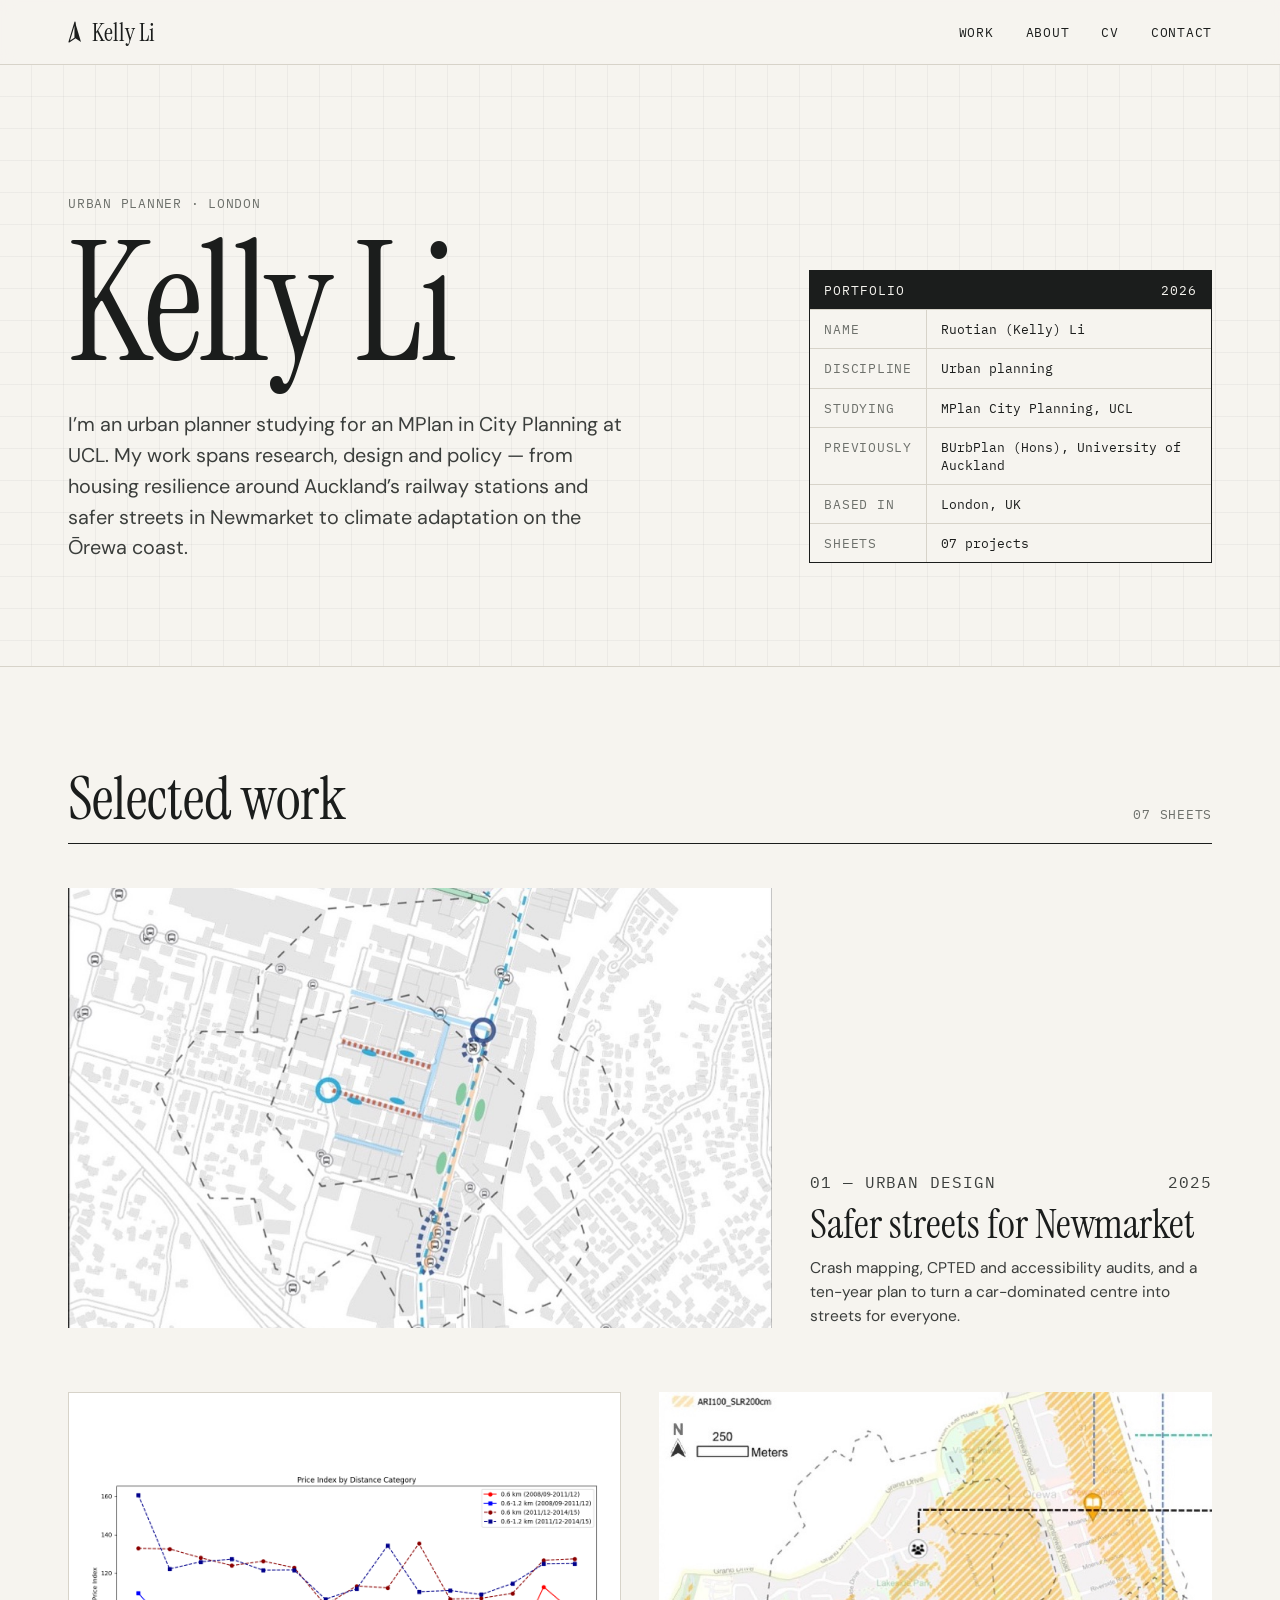
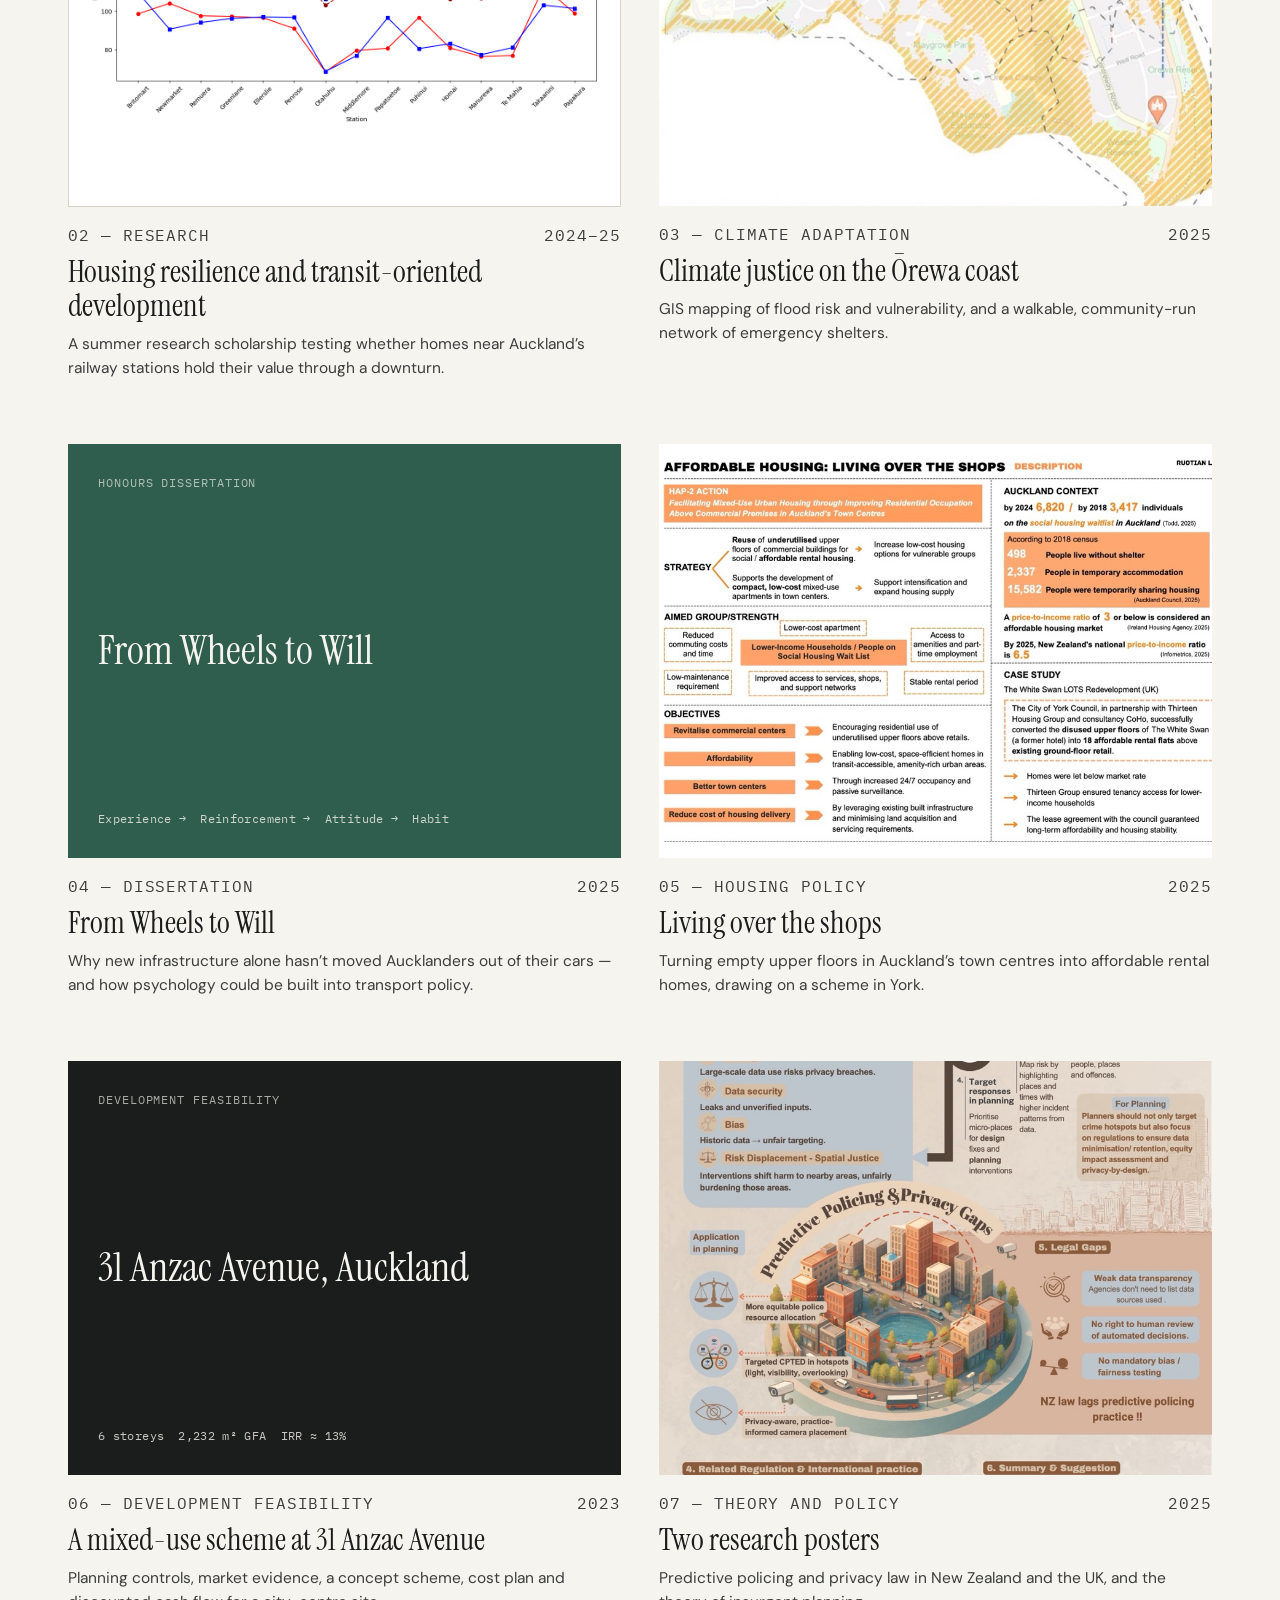
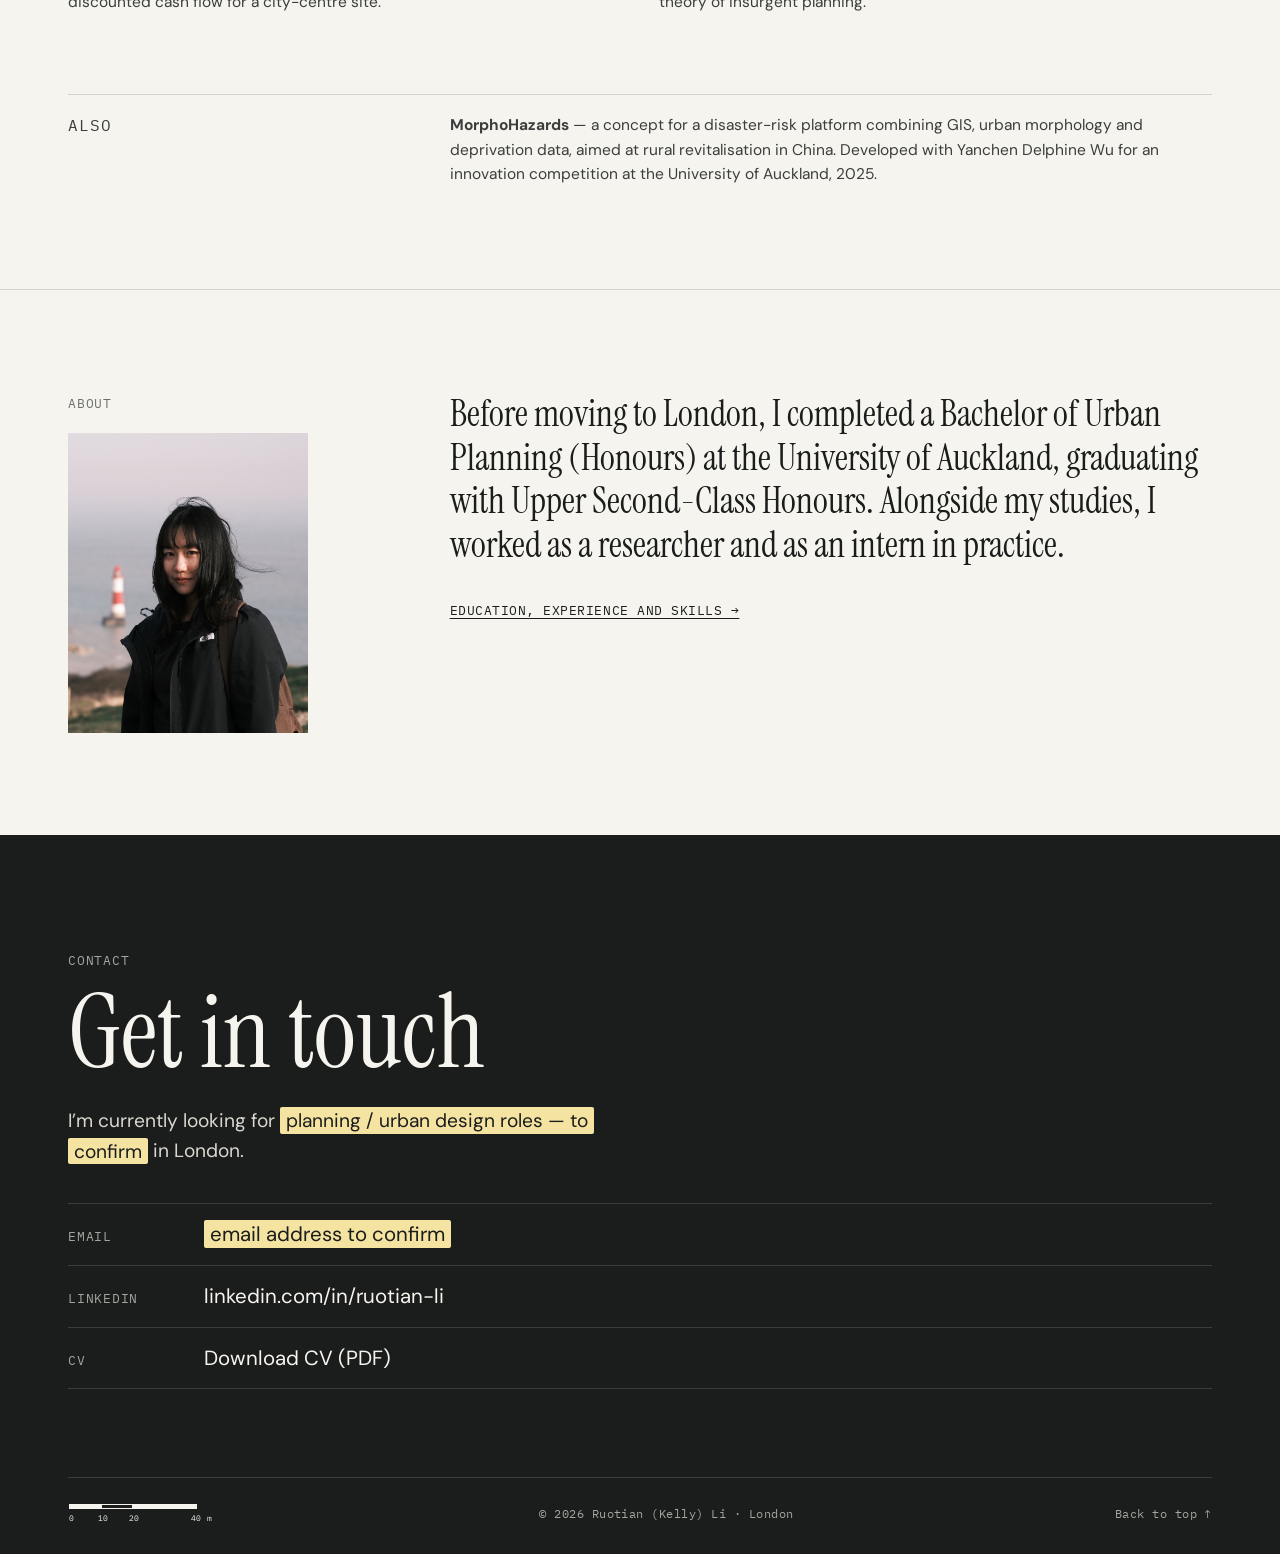
==== commit 57c77ede: "Replace placeholder projects with Kelly's work Seven project pages built from her coursework, summer" ====
--- a/index.html
+++ b/index.html
@@ -46,7 +46,7 @@
       <div class="hero-text">
         <p class="eyebrow">Urban planner · London</p>
         <h1>Kelly Li</h1>
-        <p class="lede">I’m an urban planner studying for an MPlan in City Planning at UCL. My work spans research, fieldwork and practice — from transit-oriented development around Auckland’s railway stations to village surveys in China and rebuild and housing projects in Auckland.</p>
+        <p class="lede">I’m an urban planner studying for an MPlan in City Planning at UCL. My work spans research, design and policy — from housing resilience around Auckland’s railway stations and safer streets in Newmarket to climate adaptation on the Ōrewa coast.</p>
       </div>
       <aside class="titleblock" aria-label="At a glance">
         <p class="tb-head"><span>Portfolio</span><span>2026</span></p>
@@ -56,7 +56,7 @@
           <dt>Studying</dt><dd>MPlan City Planning, UCL</dd>
           <dt>Previously</dt><dd>BUrbPlan (Hons), University of Auckland</dd>
           <dt>Based in</dt><dd>London, UK</dd>
-          <dt>Sheets</dt><dd>05 projects</dd>
+          <dt>Sheets</dt><dd>07 projects</dd>
         </dl>
       </aside>
     </div>
@@ -66,54 +66,85 @@
     <div class="wrap">
       <div class="section-head">
         <h2 id="work-title">Selected work</h2>
-        <p class="eyebrow">05 sheets</p>
+        <p class="eyebrow">07 sheets</p>
       </div>
 
       <div class="grid">
-        <a class="card card--wide" href="projects/tod-housing-resilience.html">
-          <div class="media"><div class="ph"><span>Lead image — study area map</span></div></div>
+        <a class="card card--wide" href="projects/newmarket-streets.html">
+          <div class="media"><img src="assets/img/projects/newmarket/card.jpg" width="900" height="675" alt="Extract of the overall plan for Newmarket, with proposed crossings, cycle lane and bus-stop upgrades"></div>
           <div class="card-body">
-            <p class="card-meta"><span>01 — Research</span><span>2024–25</span></p>
-            <h3>Housing market resilience and transit-oriented development in Auckland</h3>
-            <p>Field surveys, data analysis and academic research around Auckland’s railway stations.</p>
+            <p class="card-meta"><span>01 — Urban design</span><span>2025</span></p>
+            <h3>Safer streets for Newmarket</h3>
+            <p>Crash mapping, CPTED and accessibility audits, and a ten-year plan to turn a car-dominated centre into streets for everyone.</p>
           </div>
         </a>
 
-        <a class="card" href="projects/studio-project.html">
-          <div class="media"><div class="ph"><span>Lead image — final board or masterplan</span></div></div>
+        <a class="card" href="projects/tod-housing-resilience.html">
+          <div class="media is-chart"><img src="assets/img/projects/tod/chart-southern.png" width="1200" height="600" alt="Line chart of house price indices by station on Auckland’s Southern Line" loading="lazy"></div>
           <div class="card-body">
-            <p class="card-meta"><span>02 — Design studio</span><span><mark class="tbc">Year</mark></span></p>
-            <h3><mark class="tbc">Studio project — title to come</mark></h3>
-            <p>A University of Auckland design studio project.</p>
+            <p class="card-meta"><span>02 — Research</span><span>2024–25</span></p>
+            <h3>Housing resilience and transit-oriented development</h3>
+            <p>A summer research scholarship testing whether homes near Auckland’s railway stations hold their value through a downturn.</p>
           </div>
         </a>
 
-        <a class="card" href="projects/jiusuo-village.html">
-          <div class="media"><div class="ph"><span>Lead image — village survey map</span></div></div>
+        <a class="card" href="projects/orewa-coastal-shelters.html">
+          <div class="media"><img src="assets/img/projects/orewa/card.jpg" width="900" height="675" alt="Map of Ōrewa with the projected flood zone hatched in orange" loading="lazy"></div>
           <div class="card-body">
-            <p class="card-meta"><span>03 — Fieldwork</span><span>2022</span></p>
-            <h3>Village survey in Jiusuo, China</h3>
-            <p>Surveying, data analysis and research with the China Academy of Urban Planning and Design.</p>
+            <p class="card-meta"><span>03 — Climate adaptation</span><span>2025</span></p>
+            <h3>Climate justice on the Ōrewa coast</h3>
+            <p>GIS mapping of flood risk and vulnerability, and a walkable, community-run network of emergency shelters.</p>
           </div>
         </a>
 
-        <a class="card" href="projects/kj-architecture.html">
-          <div class="media"><div class="ph"><span>Lead image — design draft (anonymised)</span></div></div>
+        <a class="card" href="projects/from-wheels-to-will.html">
+          <div class="media"><div class="type-tile type-tile--green">
+            <p class="tt-label">Honours dissertation</p>
+            <p class="tt-main">From Wheels to Will</p>
+            <p class="tt-row"><span>Experience →</span><span>Reinforcement →</span><span>Attitude →</span><span>Habit</span></p>
+          </div></div>
           <div class="card-body">
-            <p class="card-meta"><span>04 — Practice</span><span>2023</span></p>
-            <h3>Two rebuild projects, Auckland</h3>
-            <p>Client meetings, design drafts and resource consent applications at K&amp;J Architecture.</p>
+            <p class="card-meta"><span>04 — Dissertation</span><span>2025</span></p>
+            <h3>From Wheels to Will</h3>
+            <p>Why new infrastructure alone hasn’t moved Aucklanders out of their cars — and how psychology could be built into transport policy.</p>
           </div>
         </a>
 
-        <a class="card" href="projects/green-mount-homes.html">
-          <div class="media"><div class="ph"><span>Lead image — site layout plan</span></div></div>
+        <a class="card" href="projects/living-over-the-shops.html">
+          <div class="media"><img src="assets/img/projects/living/card.jpg" width="900" height="675" alt="Policy board on affordable housing above shops in Auckland’s town centres" loading="lazy"></div>
           <div class="card-body">
-            <p class="card-meta"><span>05 — Practice</span><span>2023</span></p>
-            <h3>Terraced housing and subdivision, Auckland</h3>
-            <p>CAD layouts and land subdivision proposals for Green Mount Homes.</p>
+            <p class="card-meta"><span>05 — Housing policy</span><span>2025</span></p>
+            <h3>Living over the shops</h3>
+            <p>Turning empty upper floors in Auckland’s town centres into affordable rental homes, drawing on a scheme in York.</p>
           </div>
         </a>
+
+        <a class="card" href="projects/anzac-avenue-feasibility.html">
+          <div class="media"><div class="type-tile">
+            <p class="tt-label">Development feasibility</p>
+            <p class="tt-main">31 Anzac Avenue, Auckland</p>
+            <p class="tt-row"><span>6 storeys</span><span>2,232 m² GFA</span><span>IRR ≈ 13%</span></p>
+          </div></div>
+          <div class="card-body">
+            <p class="card-meta"><span>06 — Development feasibility</span><span>2023</span></p>
+            <h3>A mixed-use scheme at 31 Anzac Avenue</h3>
+            <p>Planning controls, market evidence, a concept scheme, cost plan and discounted cash flow for a city-centre site.</p>
+          </div>
+        </a>
+
+        <a class="card" href="projects/planning-posters.html">
+          <div class="media"><img src="assets/img/projects/posters/card.jpg" width="900" height="675" alt="Top of a poster titled When AI Plays Judge, about predictive policing" loading="lazy"></div>
+          <div class="card-body">
+            <p class="card-meta"><span>07 — Theory and policy</span><span>2025</span></p>
+            <h3>Two research posters</h3>
+            <p>Predictive policing and privacy law in New Zealand and the UK, and the theory of insurgent planning.</p>
+          </div>
+        </a>
+      </div>
+
+      <div class="also">
+        <p class="eyebrow">Also</p>
+        <p><strong>MorphoHazards</strong> — a concept for a disaster-risk platform combining GIS, urban morphology and deprivation data, aimed at rural revitalisation in China. Developed with Yanchen Delphine Wu for an innovation competition at the University of Auckland, 2025.</p>
       </div>
     </div>
   </section>
--- a/assets/css/style.css
+++ b/assets/css/style.css
@@ -283,3 +283,78 @@
   html { scroll-behavior: auto; }
   *, *::before, *::after { transition: none !important; }
 }
+
+/* ---------- Project media and content components ---------- */
+.lead-figure img, .figs img { width: 100%; height: auto; border: 1px solid var(--rule); background: #fff; }
+.figs--poster { grid-template-columns: minmax(0, 640px); }
+.media.is-chart { background: #fff; border: 1px solid var(--rule); }
+.card .media.is-chart img { object-fit: contain; padding: 5% 3%; }
+
+/* Text-only card tile, for projects led by ideas or numbers rather than drawings */
+.type-tile { aspect-ratio: 4 / 3; display: flex; flex-direction: column; justify-content: space-between; gap: 16px; padding: clamp(18px, 3vw, 30px); background: var(--ink); color: var(--paper); }
+.type-tile--green { background: var(--accent); }
+.card .type-tile .tt-label, .type-tile .tt-label { margin: 0; font-family: var(--mono); font-size: 11.5px; letter-spacing: 0.08em; text-transform: uppercase; color: rgba(246, 244, 239, 0.65); }
+.card .type-tile .tt-main, .type-tile .tt-main { margin: 0; color: var(--paper); font-family: var(--serif); font-size: clamp(28px, 3.2vw, 44px); line-height: 1.06; }
+.card .type-tile .tt-row, .type-tile .tt-row { margin: 0; display: flex; flex-wrap: wrap; gap: 6px 14px; font-family: var(--mono); font-size: 12px; letter-spacing: 0.03em; color: rgba(246, 244, 239, 0.8); }
+
+/* Key figures */
+.stats { grid-column: 1 / -1; display: grid; grid-template-columns: repeat(auto-fit, minmax(170px, 1fr)); border-top: 1px solid var(--ink); }
+.stat { padding: 18px 20px 18px 0; border-bottom: 1px solid var(--rule); }
+.stat b { display: block; font-family: var(--serif); font-weight: 400; font-size: clamp(34px, 3.4vw, 46px); line-height: 1; }
+.stat span { display: block; margin-top: 8px; font-size: 14.5px; line-height: 1.4; color: var(--ink-2); }
+.lead-panel { padding-top: 8px; }
+
+/* Pull quote */
+.pull { margin: 0 0 1.2em; padding-left: 20px; border-left: 2px solid var(--accent); font-family: var(--serif); font-size: clamp(22px, 2.2vw, 28px); line-height: 1.25; }
+
+/* Station typology (three groups) */
+.typology { grid-column: 1 / -1; display: grid; grid-template-columns: repeat(3, minmax(0, 1fr)); border-top: 1px solid var(--ink); }
+.type { padding: 20px 24px 22px 0; border-right: 1px solid var(--rule); }
+.type + .type { padding-left: 24px; }
+.type:last-child { border-right: 0; }
+.type .tag { font-family: var(--mono); font-size: 11.5px; letter-spacing: 0.06em; text-transform: uppercase; color: var(--accent); }
+.type h3 { font-family: var(--serif); font-size: clamp(24px, 2.2vw, 30px); line-height: 1.1; margin: 8px 0 10px; }
+.type .stations { font-family: var(--mono); font-size: 12px; line-height: 1.7; color: var(--muted); margin-bottom: 12px; }
+.type p { font-size: 15.5px; color: var(--ink-2); }
+
+/* Four-stage sequence */
+.sequence { grid-column: 1 / -1; list-style: none; display: grid; grid-template-columns: repeat(4, minmax(0, 1fr)); border-top: 1px solid var(--ink); counter-reset: step; }
+.sequence li { position: relative; padding: 18px 34px 20px 0; counter-increment: step; }
+.sequence li::before { content: "0" counter(step); display: block; margin-bottom: 10px; font-family: var(--mono); font-size: 12px; color: var(--muted); }
+.sequence li::after { content: "→"; position: absolute; top: 40px; right: 10px; font-size: 22px; color: var(--accent); }
+.sequence li:last-child::after { content: none; }
+.sequence h3 { font-family: var(--serif); font-size: clamp(24px, 2.2vw, 30px); line-height: 1.1; margin-bottom: 8px; }
+.sequence p { font-size: 15px; color: var(--ink-2); }
+
+/* Four interacting barriers */
+.barriers { grid-column: 1 / -1; position: relative; display: grid; grid-template-columns: repeat(2, minmax(0, 1fr)); gap: 1px; background: var(--rule); border: 1px solid var(--rule); }
+.barrier { background: var(--paper); padding: clamp(18px, 2.4vw, 28px); }
+.barrier h3 { font-family: var(--serif); font-size: clamp(22px, 2vw, 27px); line-height: 1.1; margin-bottom: 6px; }
+.barrier p { font-size: 15px; color: var(--ink-2); }
+.barriers::after { content: "Lock-in"; position: absolute; top: 50%; left: 50%; transform: translate(-50%, -50%); padding: 8px 14px; border-radius: 999px; background: var(--ink); color: var(--paper); font-family: var(--mono); font-size: 11.5px; letter-spacing: 0.08em; text-transform: uppercase; }
+
+/* Habit loop */
+.loop { grid-column: 1 / -1; list-style: none; display: flex; flex-wrap: wrap; align-items: center; gap: 12px 0; font-size: 15px; }
+.loop li { display: flex; align-items: center; }
+.loop li span { padding: 9px 14px; border: 1px solid var(--ink); background: var(--paper); }
+.loop li:not(:last-child)::after { content: "→"; padding: 0 10px; color: var(--accent); }
+.loop li.loop-back span { border-style: dashed; color: var(--muted); }
+
+/* Other work and credits */
+.also { display: grid; grid-template-columns: minmax(0, 1fr) minmax(0, 2.4fr); gap: 10px clamp(24px, 5vw, 80px); margin-top: clamp(48px, 7vw, 80px); padding-top: 18px; border-top: 1px solid var(--rule); }
+.also p { margin: 0; font-size: 15.5px; color: var(--ink-2); max-width: 70ch; }
+.credits { margin-top: clamp(48px, 7vw, 72px); padding-top: 14px; border-top: 1px solid var(--rule); font-size: 13.5px; line-height: 1.55; color: var(--muted); }
+.credits p { max-width: 90ch; }
+
+@media (max-width: 900px) {
+  .sequence { grid-template-columns: repeat(2, minmax(0, 1fr)); }
+  .sequence li:nth-child(2)::after { content: none; }
+}
+@media (max-width: 760px) {
+  .typology, .sequence, .barriers, .also { grid-template-columns: 1fr; }
+  .type { border-right: 0; border-bottom: 1px solid var(--rule); padding-left: 0 !important; padding-right: 0; }
+  .sequence li { padding-right: 0; border-bottom: 1px solid var(--rule); }
+  .sequence li::after { content: none; }
+  .barriers::after { display: none; }
+  .figs--poster { grid-template-columns: 1fr; }
+}
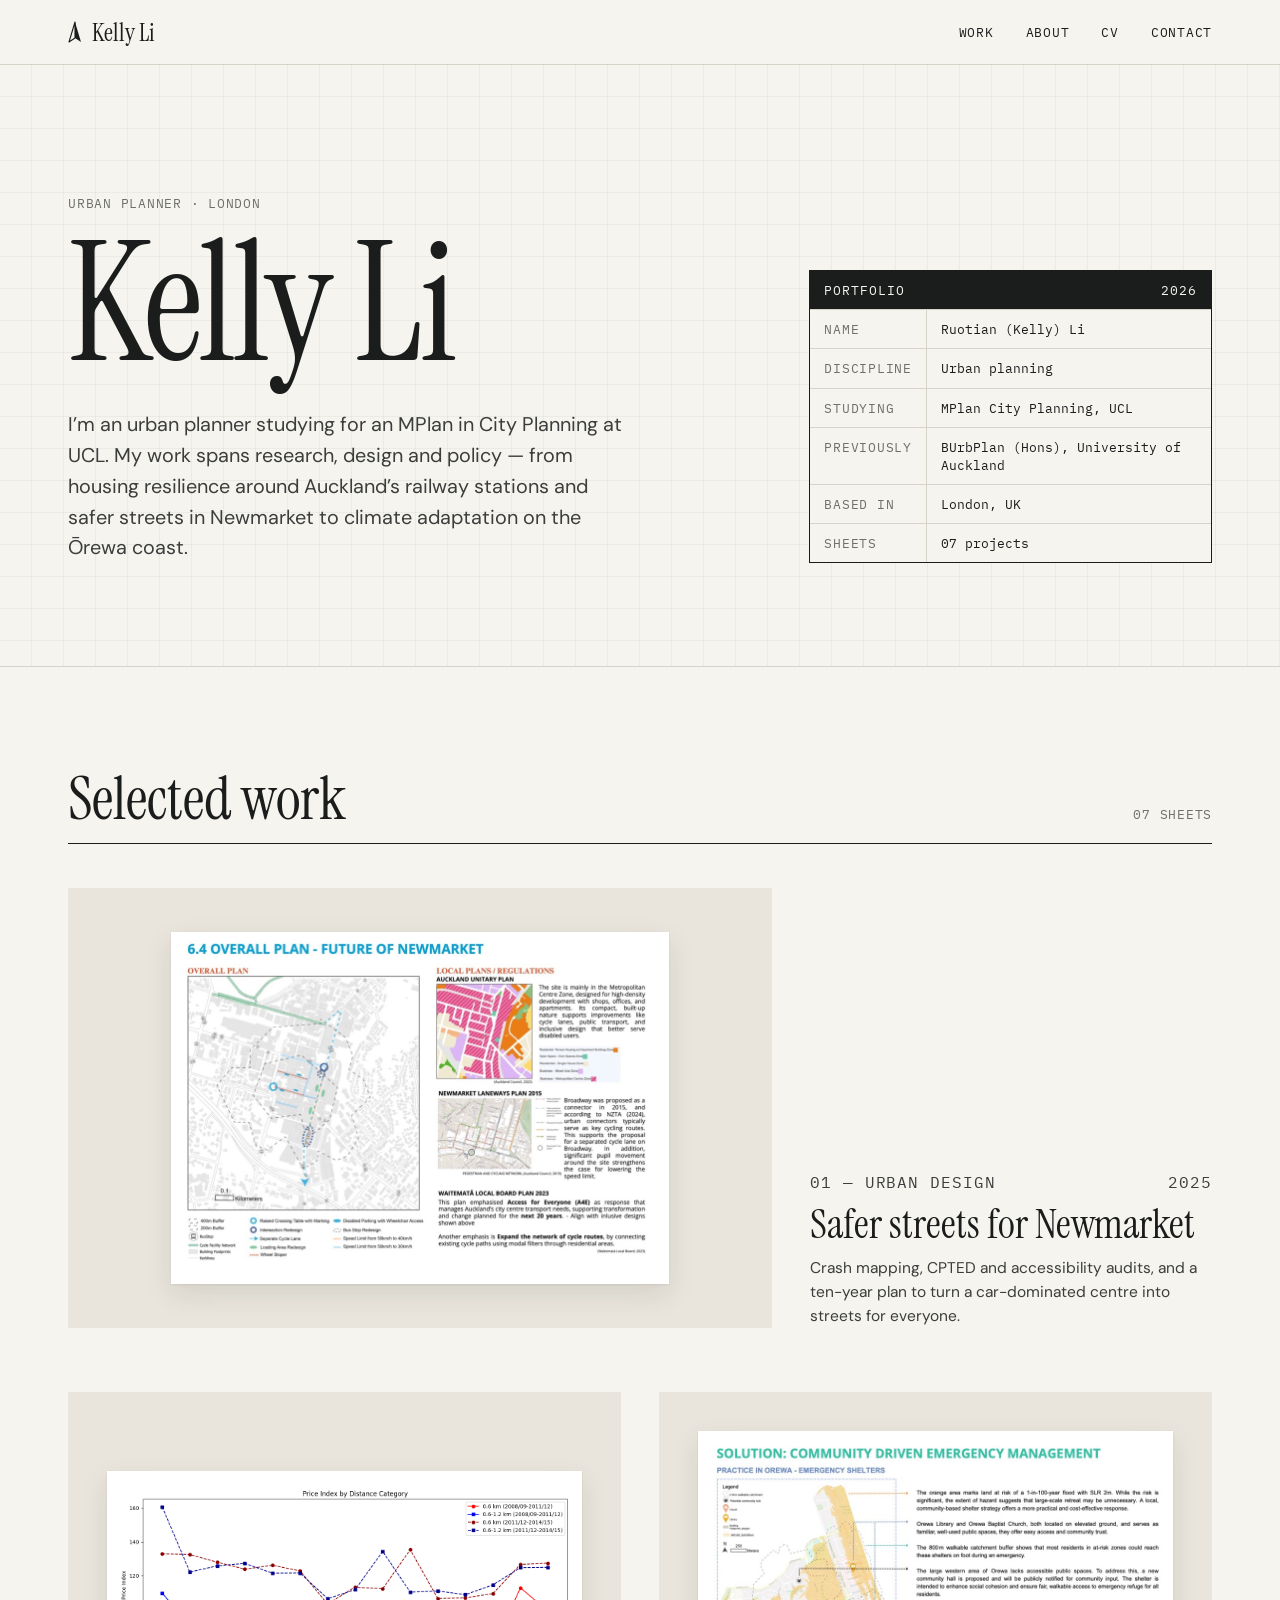
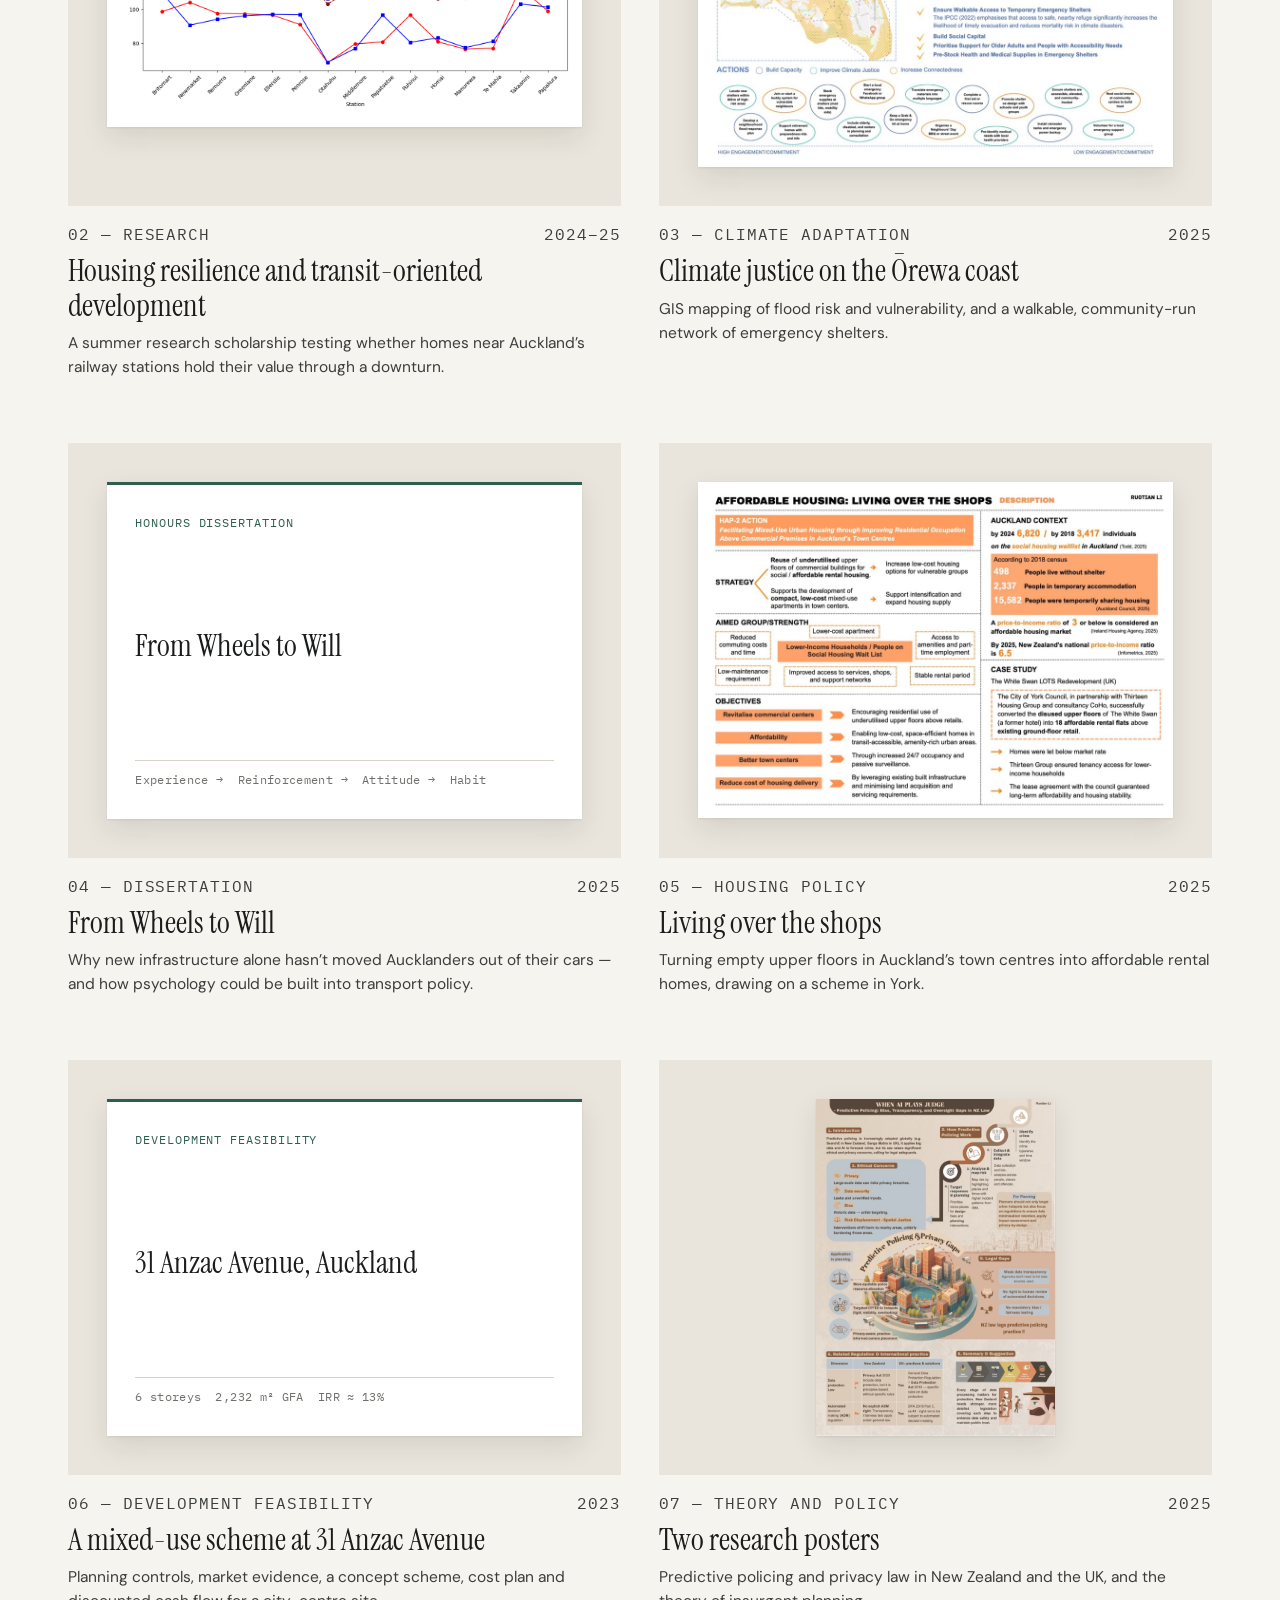
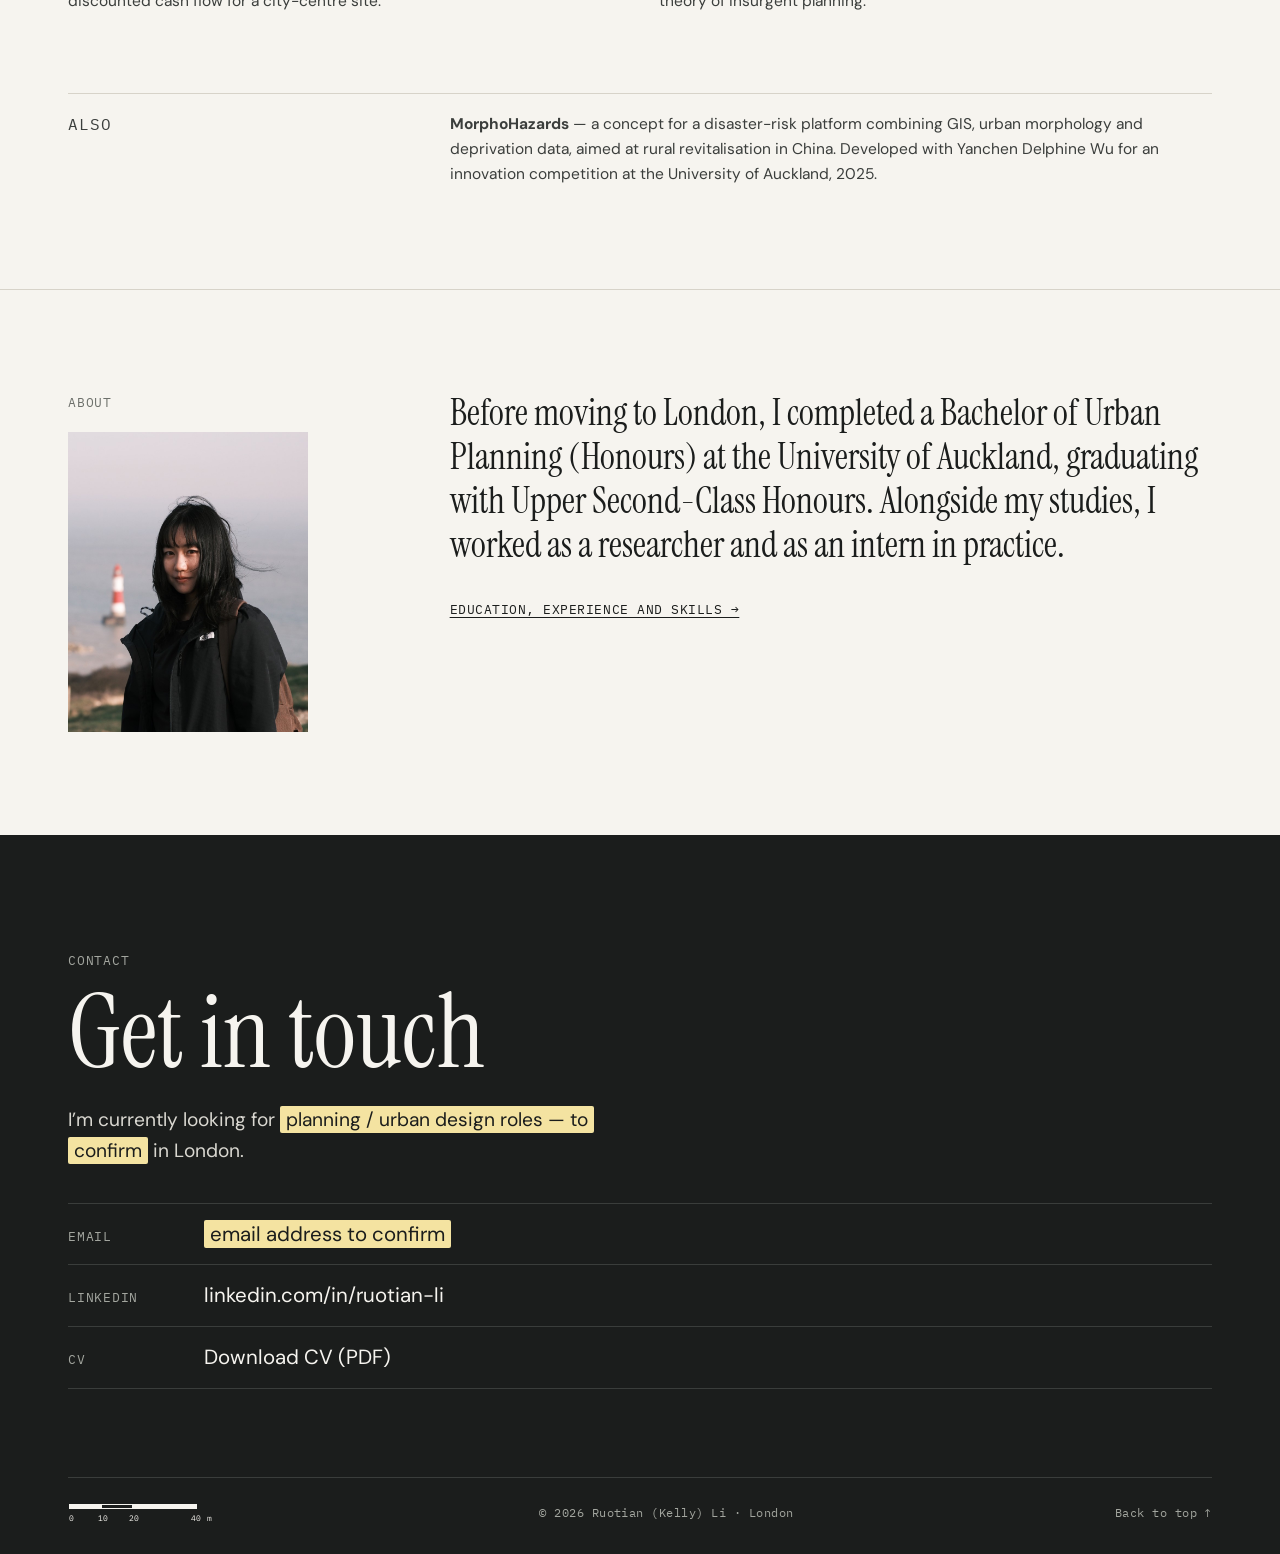
==== commit 80f48761: "Calmer work grid and cache-busted assets Every project card is now a sheet mounted on the same mat; " ====
--- a/index.html
+++ b/index.html
@@ -19,7 +19,7 @@
 <link rel="preconnect" href="https://fonts.googleapis.com">
 <link rel="preconnect" href="https://fonts.gstatic.com" crossorigin>
 <link rel="stylesheet" href="https://fonts.googleapis.com/css2?family=DM+Sans:opsz,wght@9..40,400;9..40,500&family=IBM+Plex+Mono:wght@400;500&family=Instrument+Serif:ital@0;1&display=swap">
-<link rel="stylesheet" href="assets/css/style.css">
+<link rel="stylesheet" href="assets/css/style.css?v=2026112202">
 </head>
 <body id="top">
 <a class="skip" href="#main">Skip to content</a>
@@ -71,7 +71,7 @@
 
       <div class="grid">
         <a class="card card--wide" href="projects/newmarket-streets.html">
-          <div class="media"><img src="assets/img/projects/newmarket/card.jpg" width="900" height="675" alt="Extract of the overall plan for Newmarket, with proposed crossings, cycle lane and bus-stop upgrades"></div>
+          <div class="media"><img src="assets/img/projects/newmarket/card-sheet.jpg" width="1000" height="707" alt="Board showing the overall plan for Newmarket, with local plans and regulations"></div>
           <div class="card-body">
             <p class="card-meta"><span>01 — Urban design</span><span>2025</span></p>
             <h3>Safer streets for Newmarket</h3>
@@ -80,7 +80,7 @@
         </a>
 
         <a class="card" href="projects/tod-housing-resilience.html">
-          <div class="media is-chart"><img src="assets/img/projects/tod/chart-southern.png" width="1200" height="600" alt="Line chart of house price indices by station on Auckland’s Southern Line" loading="lazy"></div>
+          <div class="media"><img class="chart-sheet" src="assets/img/projects/tod/chart-southern.png" width="1200" height="600" alt="Line chart of house price indices by station on Auckland’s Southern Line" loading="lazy"></div>
           <div class="card-body">
             <p class="card-meta"><span>02 — Research</span><span>2024–25</span></p>
             <h3>Housing resilience and transit-oriented development</h3>
@@ -89,7 +89,7 @@
         </a>
 
         <a class="card" href="projects/orewa-coastal-shelters.html">
-          <div class="media"><img src="assets/img/projects/orewa/card.jpg" width="900" height="675" alt="Map of Ōrewa with the projected flood zone hatched in orange" loading="lazy"></div>
+          <div class="media"><img src="assets/img/projects/orewa/card-sheet.jpg" width="1000" height="707" alt="Board showing the proposed Ōrewa emergency shelter network over the flood zone" loading="lazy"></div>
           <div class="card-body">
             <p class="card-meta"><span>03 — Climate adaptation</span><span>2025</span></p>
             <h3>Climate justice on the Ōrewa coast</h3>
@@ -98,7 +98,7 @@
         </a>
 
         <a class="card" href="projects/from-wheels-to-will.html">
-          <div class="media"><div class="type-tile type-tile--green">
+          <div class="media"><div class="type-tile">
             <p class="tt-label">Honours dissertation</p>
             <p class="tt-main">From Wheels to Will</p>
             <p class="tt-row"><span>Experience →</span><span>Reinforcement →</span><span>Attitude →</span><span>Habit</span></p>
@@ -111,7 +111,7 @@
         </a>
 
         <a class="card" href="projects/living-over-the-shops.html">
-          <div class="media"><img src="assets/img/projects/living/card.jpg" width="900" height="675" alt="Policy board on affordable housing above shops in Auckland’s town centres" loading="lazy"></div>
+          <div class="media"><img src="assets/img/projects/living/card-sheet.jpg" width="1000" height="707" alt="Policy board on affordable housing above shops in Auckland’s town centres" loading="lazy"></div>
           <div class="card-body">
             <p class="card-meta"><span>05 — Housing policy</span><span>2025</span></p>
             <h3>Living over the shops</h3>
@@ -133,7 +133,7 @@
         </a>
 
         <a class="card" href="projects/planning-posters.html">
-          <div class="media"><img src="assets/img/projects/posters/card.jpg" width="900" height="675" alt="Top of a poster titled When AI Plays Judge, about predictive policing" loading="lazy"></div>
+          <div class="media"><img src="assets/img/projects/posters/card-sheet.jpg" width="640" height="904" alt="Poster titled When AI Plays Judge, about predictive policing" loading="lazy"></div>
           <div class="card-body">
             <p class="card-meta"><span>07 — Theory and policy</span><span>2025</span></p>
             <h3>Two research posters</h3>
@@ -191,6 +191,6 @@
   </div>
 </footer>
 
-<script src="assets/js/main.js" defer></script>
+<script src="assets/js/main.js?v=2026112202" defer></script>
 </body>
 </html>
--- a/assets/css/style.css
+++ b/assets/css/style.css
@@ -358,3 +358,18 @@
   .barriers::after { display: none; }
   .figs--poster { grid-template-columns: 1fr; }
 }
+
+/* ---------- Work grid: every project mounted as a sheet on the same mat ---------- */
+.card .media { display: flex; align-items: center; justify-content: center; aspect-ratio: 4 / 3; padding: clamp(16px, 7%, 44px); background: #E9E5DC; border: 0; }
+.card--wide .media { aspect-ratio: 16 / 10; }
+.card .media > * { transition: transform .35s cubic-bezier(.2, .7, .2, 1), box-shadow .35s ease; }
+.card .media img,
+.card .media .type-tile { max-width: 100%; max-height: 100%; width: auto; height: auto; aspect-ratio: auto; object-fit: contain; background: #fff; box-shadow: 0 1px 2px rgba(27, 29, 28, 0.08), 0 10px 26px rgba(27, 29, 28, 0.10); }
+.card .media img.chart-sheet { padding: 3% 2%; }
+.card:hover .media > * { transform: translateY(-4px); box-shadow: 0 2px 4px rgba(27, 29, 28, 0.08), 0 18px 36px rgba(27, 29, 28, 0.14); }
+
+/* Text-only projects become title sheets, matching the drawings */
+.card .media .type-tile { width: 100%; aspect-ratio: 1.414 / 1; padding: clamp(14px, 6%, 30px); color: var(--ink); border-top: 3px solid var(--accent); }
+.card .type-tile .tt-label { color: var(--accent); }
+.card .type-tile .tt-main { color: var(--ink); font-size: clamp(24px, 2.4vw, 34px); }
+.card .type-tile .tt-row { color: var(--muted); padding-top: 10px; border-top: 1px solid var(--rule); }
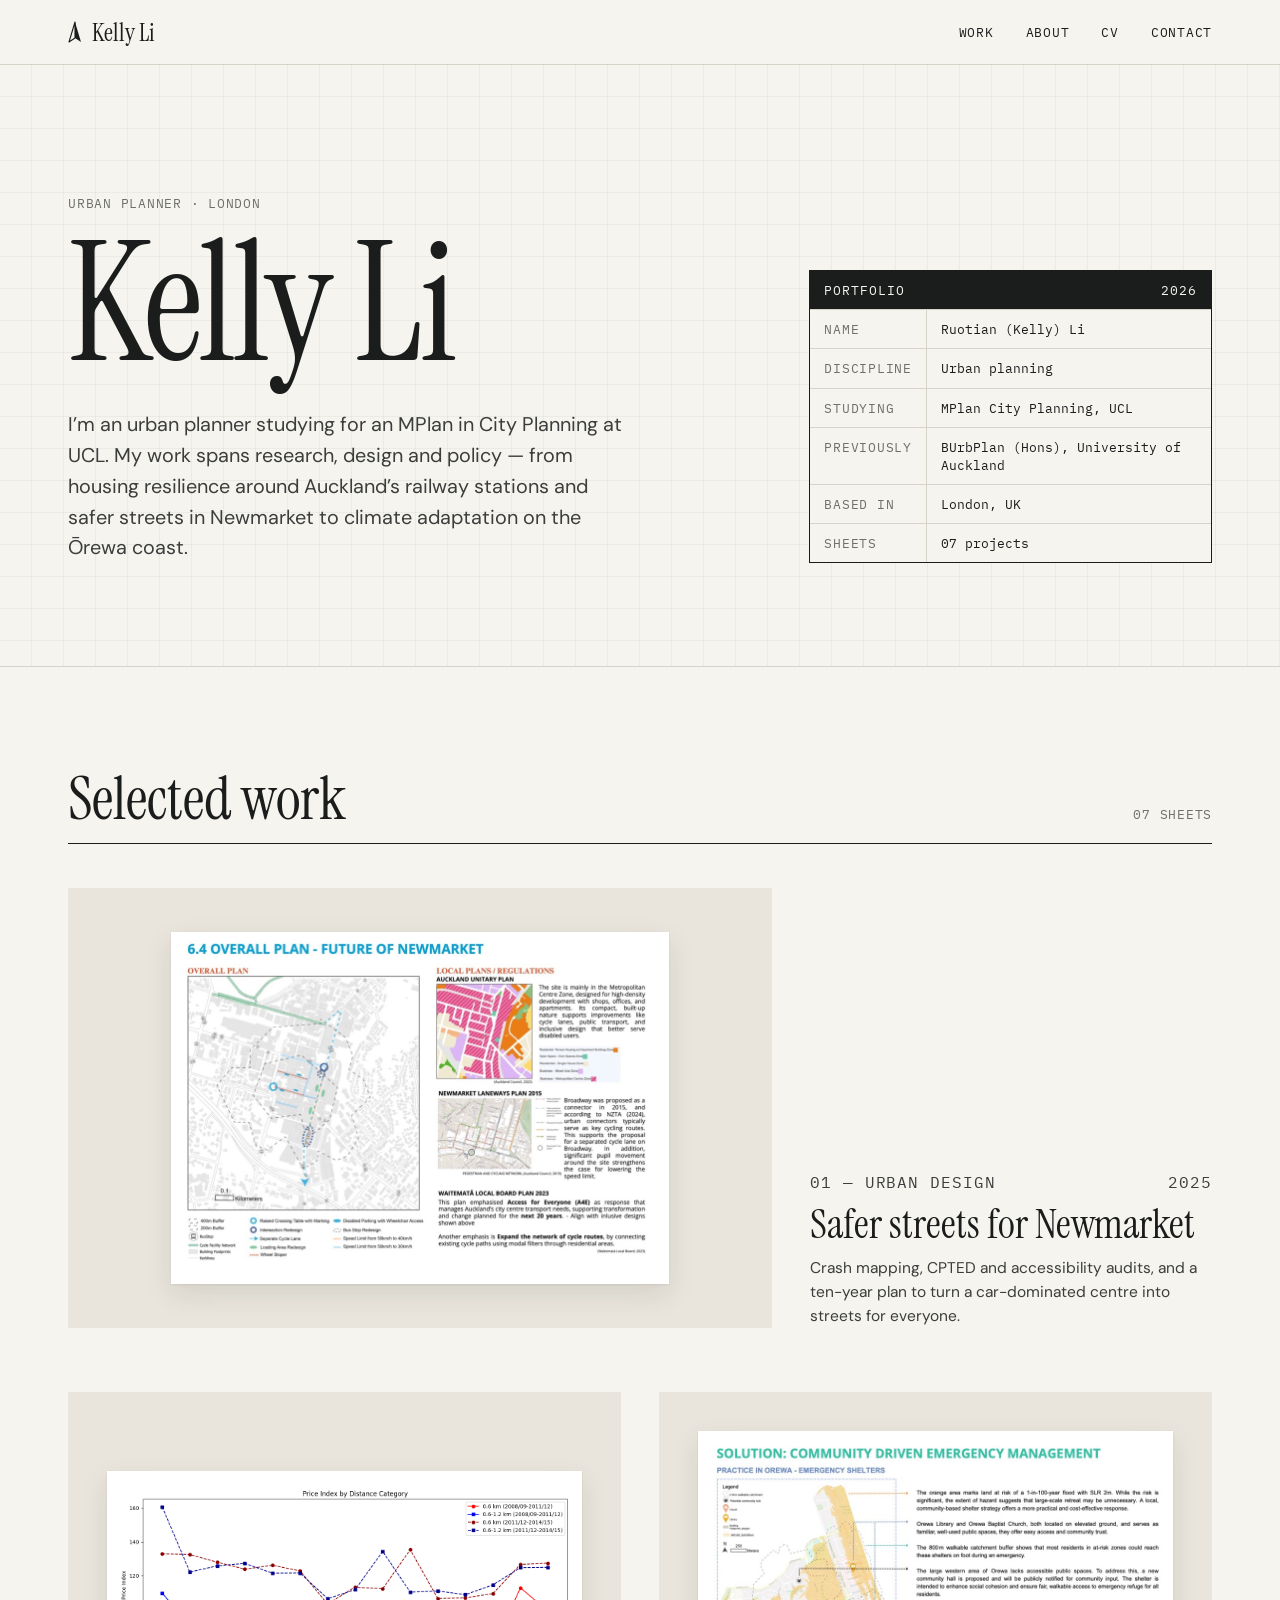
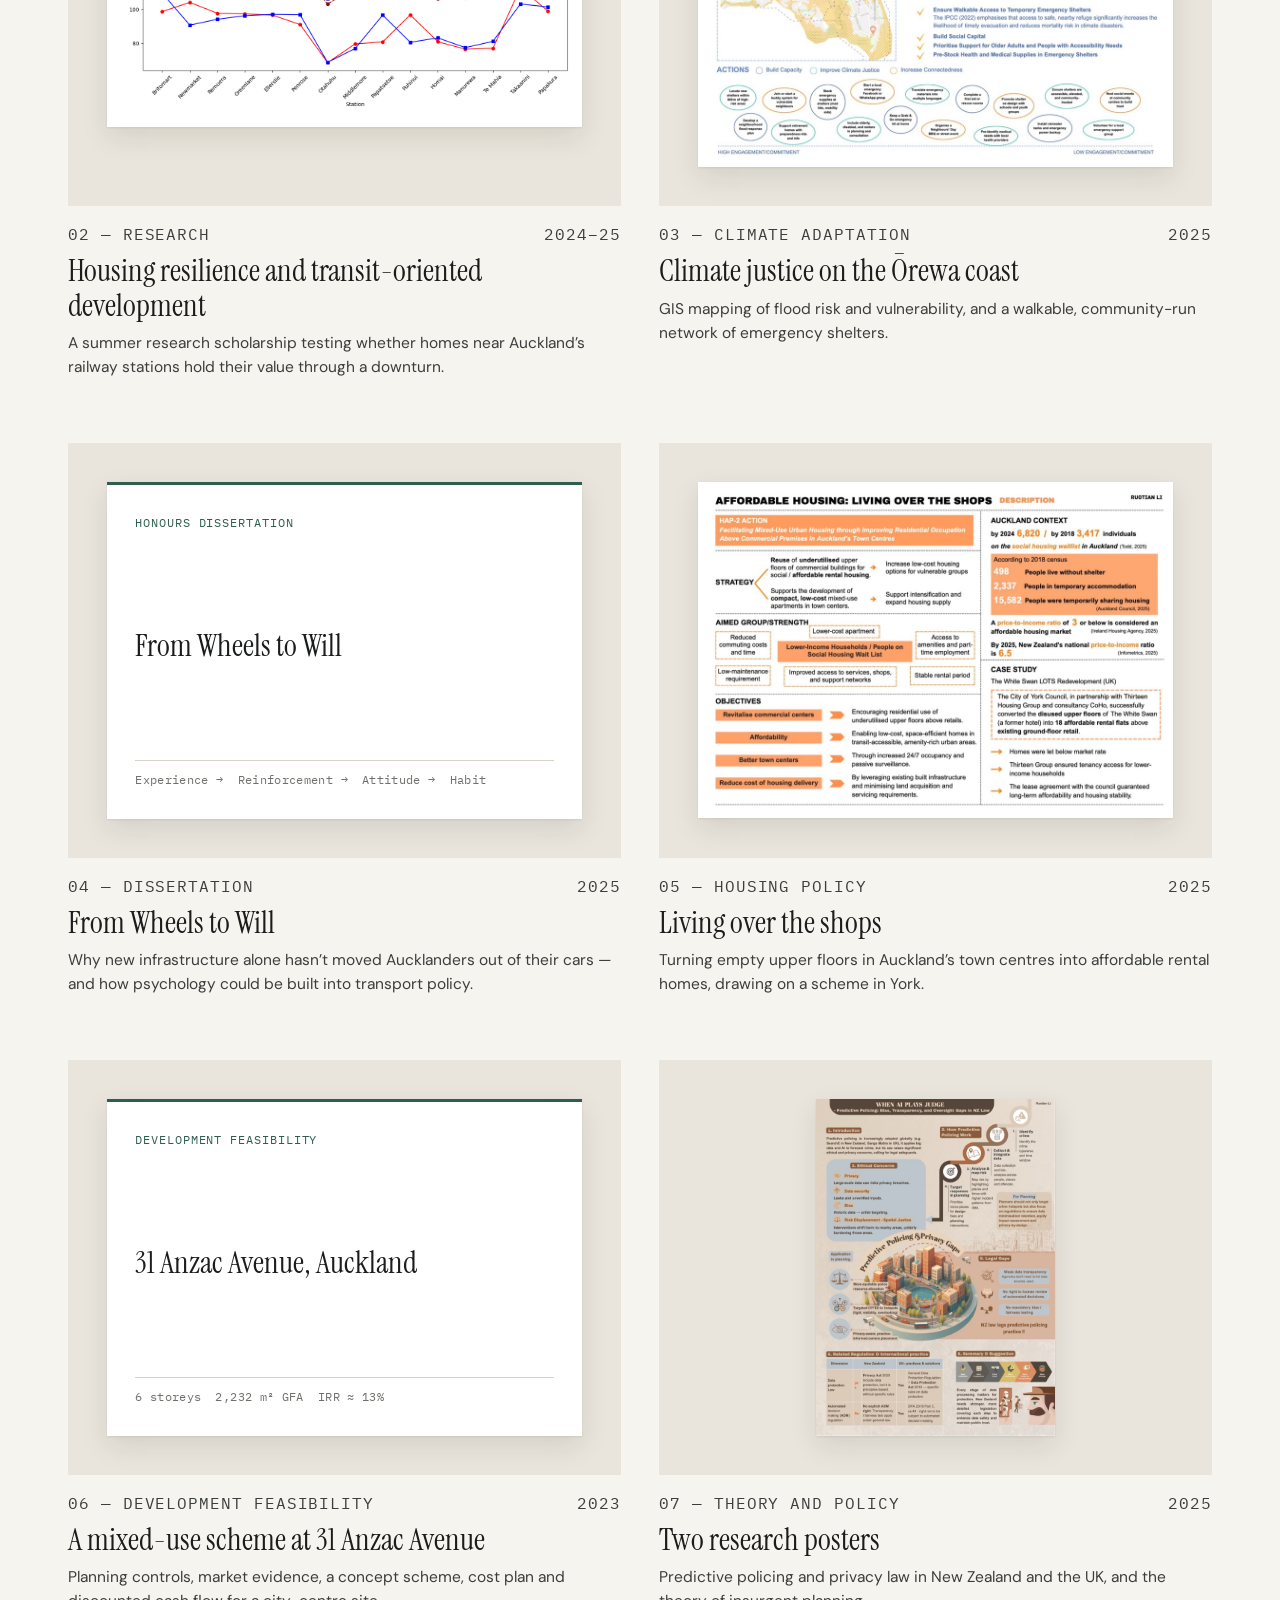
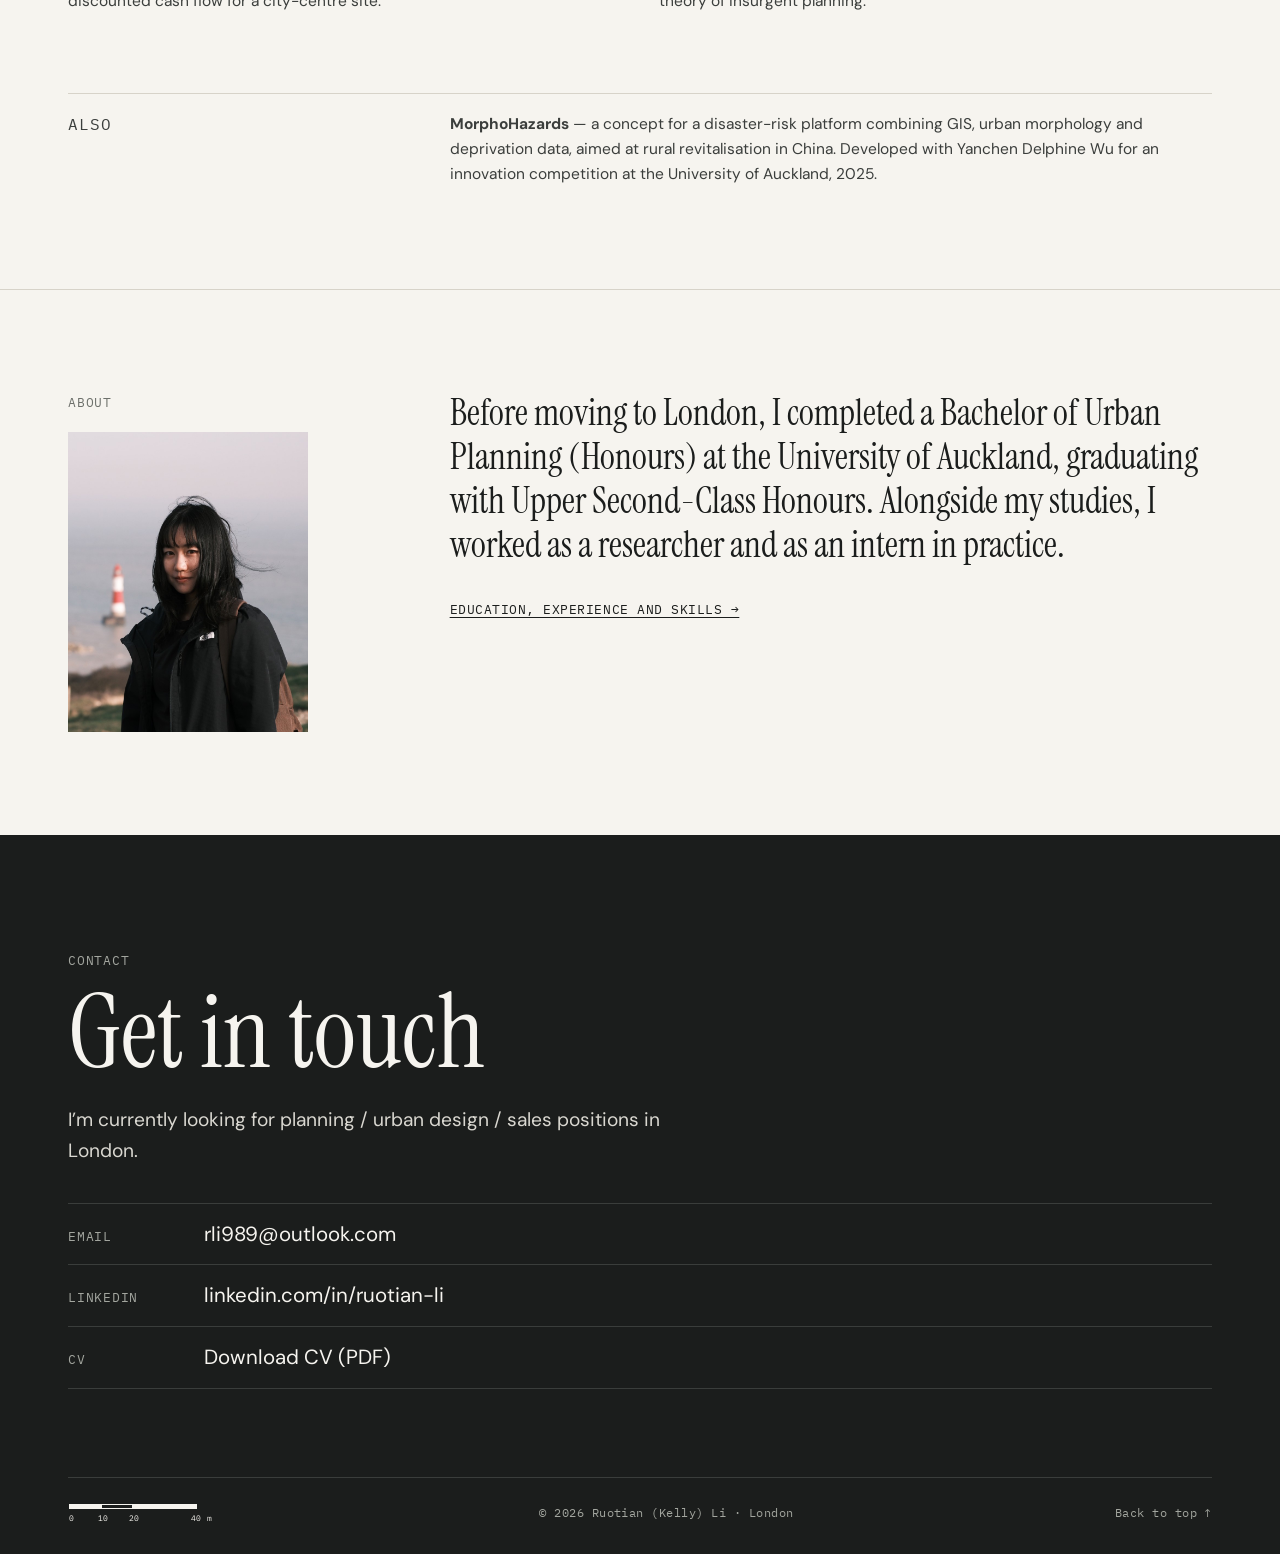
==== commit 6d06ebcd: "Add target roles and contact email Co-Authored-By: Claude Opus 5.5 <noreply@anthropic.com>" ====
--- a/index.html
+++ b/index.html
@@ -169,9 +169,9 @@
     <div class="contact">
       <p class="eyebrow">Contact</p>
       <h2>Get in touch</h2>
-      <p class="avail">I’m currently looking for <mark class="tbc">planning / urban design roles — to confirm</mark> in London.</p>
+      <p class="avail">I’m currently looking for planning / urban design / sales positions in London.</p>
       <ul class="contact-links">
-        <li><span class="mono">Email</span><a href="mailto:"><mark class="tbc">email address to confirm</mark></a></li>
+        <li><span class="mono">Email</span><a href="mailto:rli989@outlook.com">rli989@outlook.com</a></li>
         <li><span class="mono">LinkedIn</span><a href="https://www.linkedin.com/in/ruotian-li-317829247/" target="_blank" rel="noopener">linkedin.com/in/ruotian-li</a></li>
         <li><span class="mono">CV</span><a href="assets/Kelly-Li-CV.pdf">Download CV (PDF)</a></li>
       </ul>
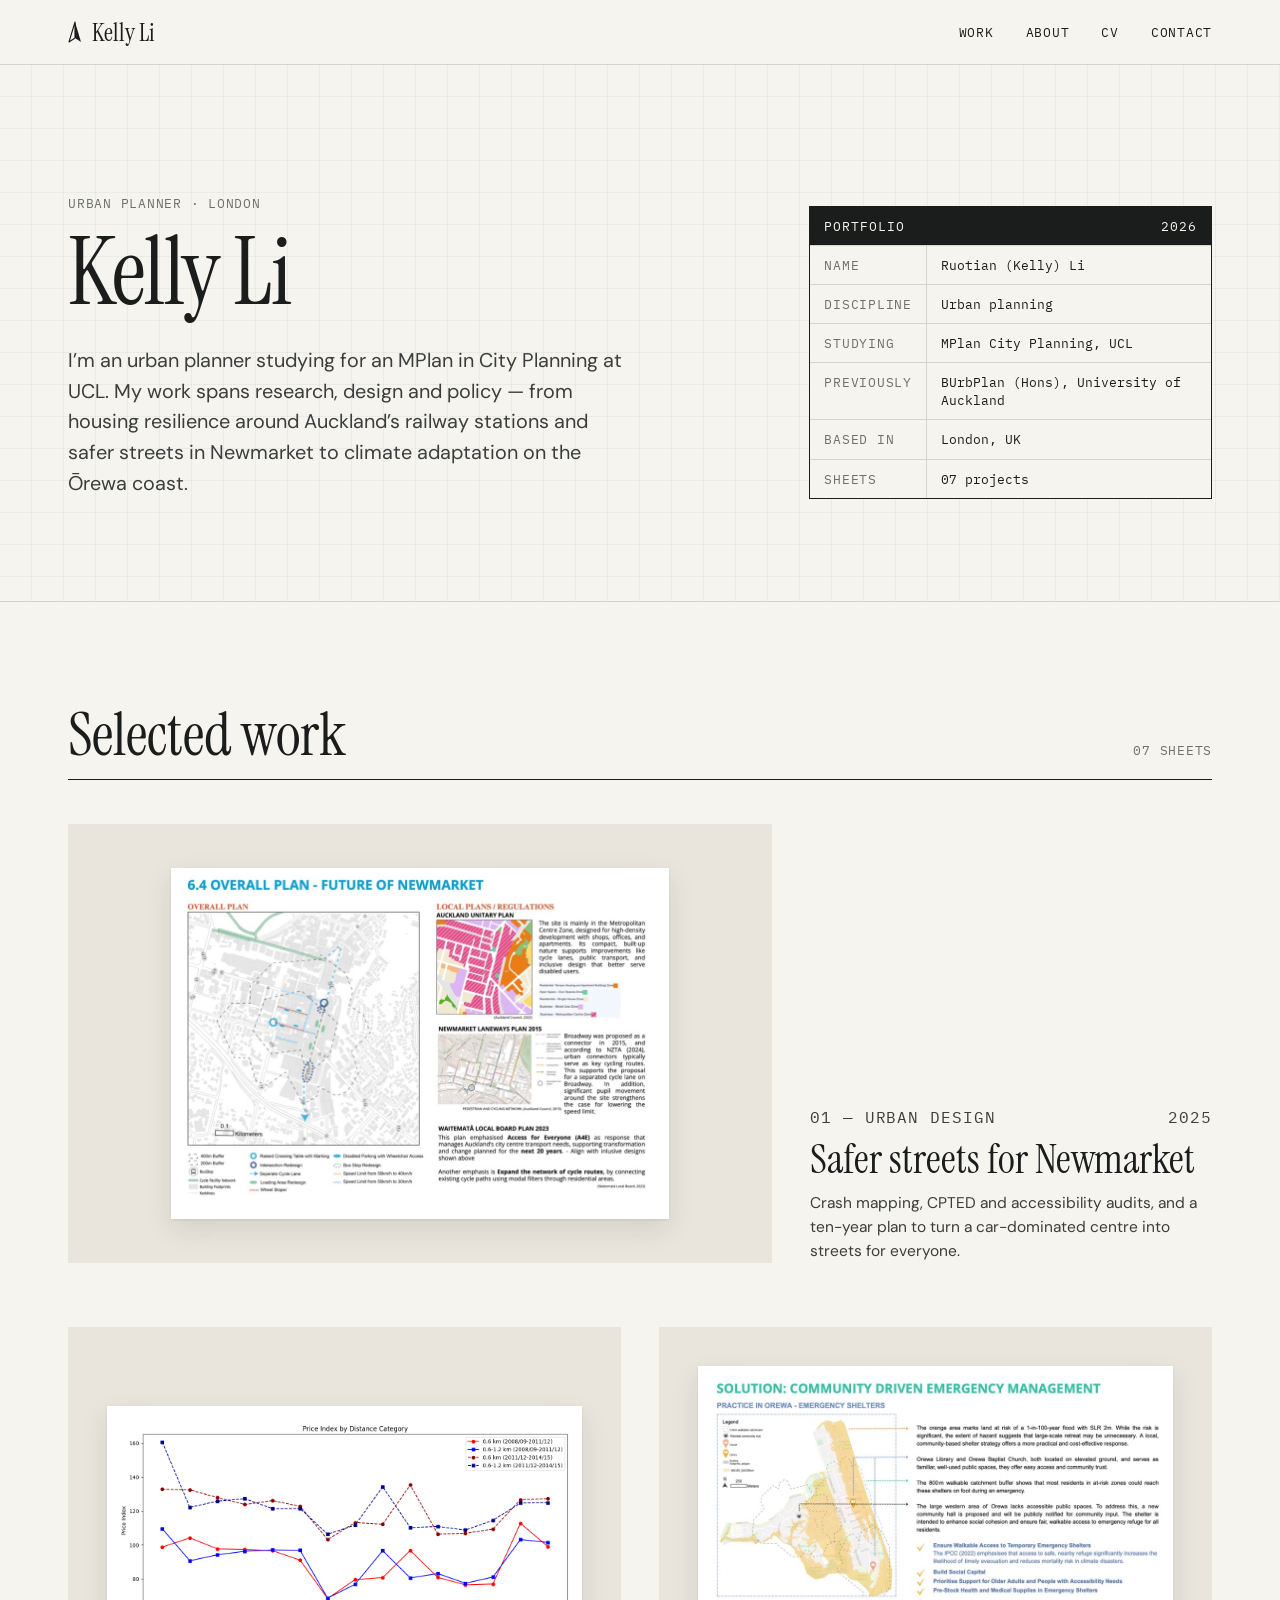
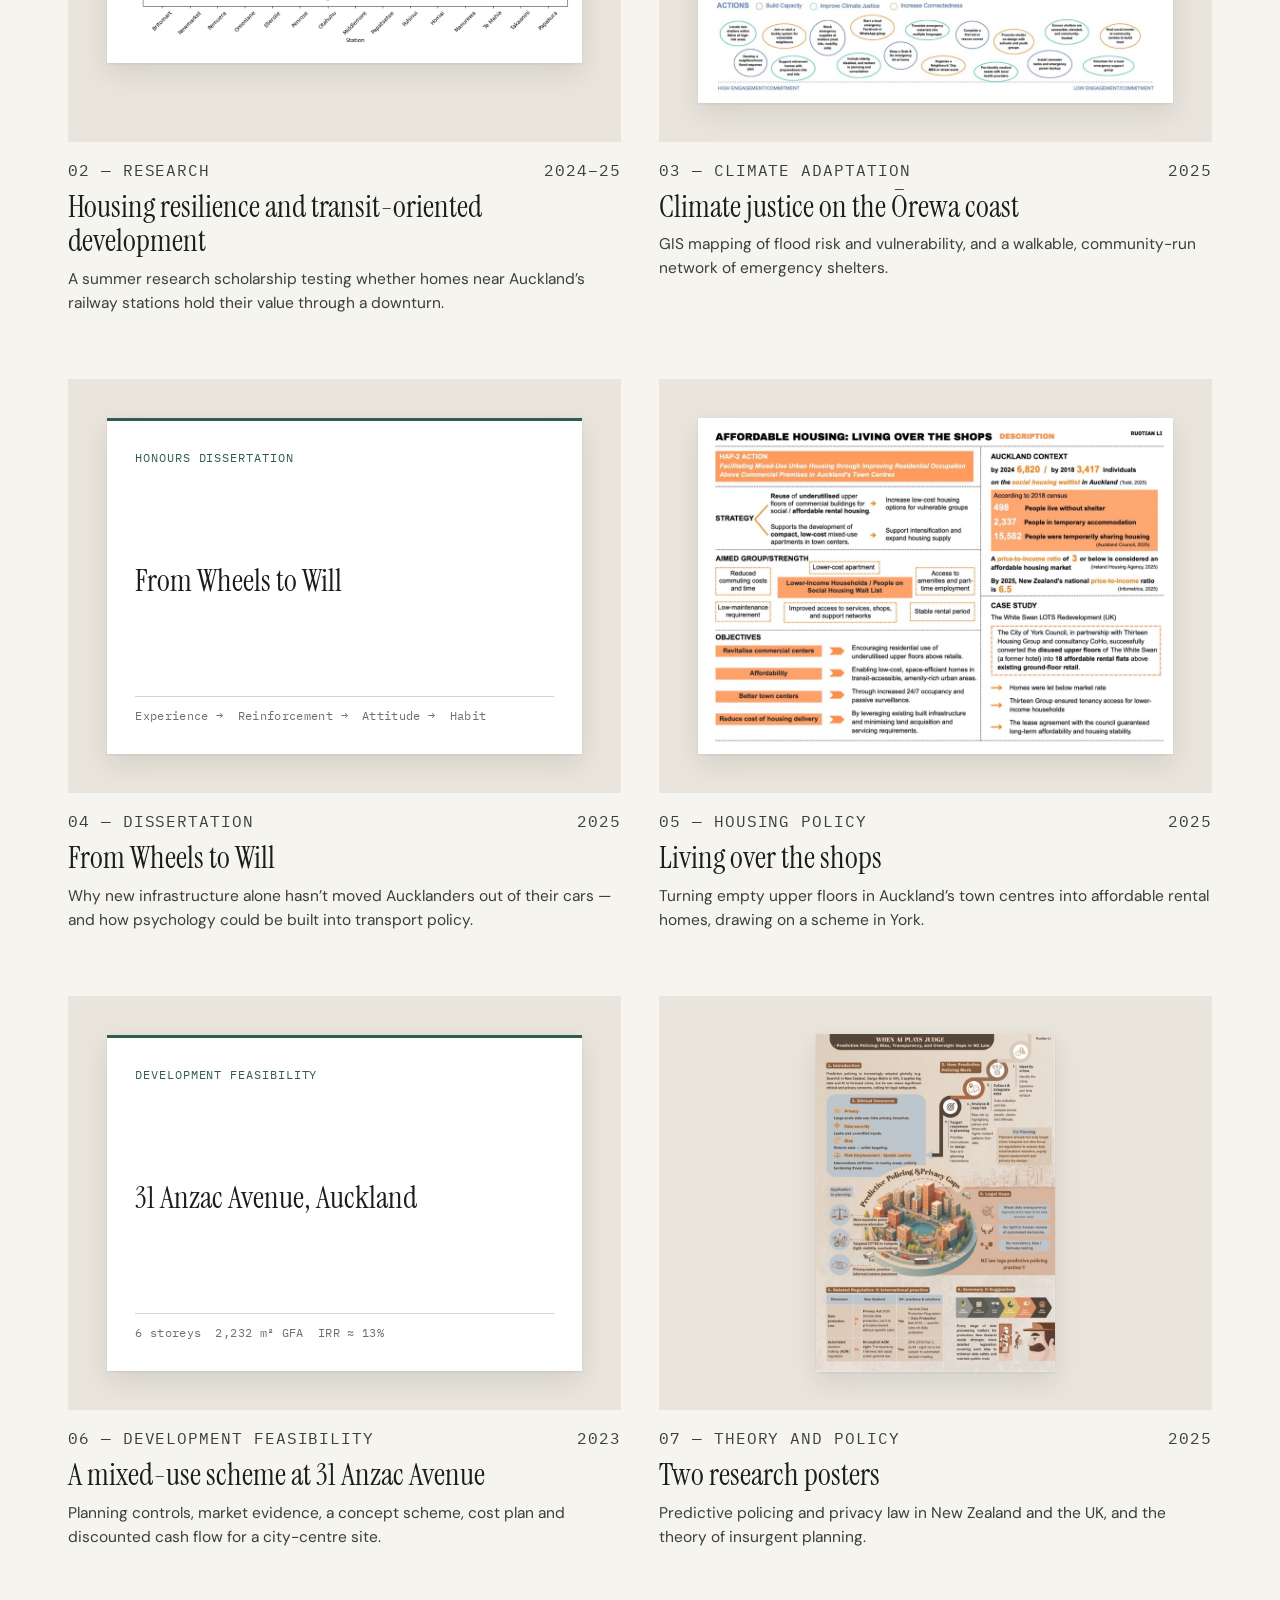
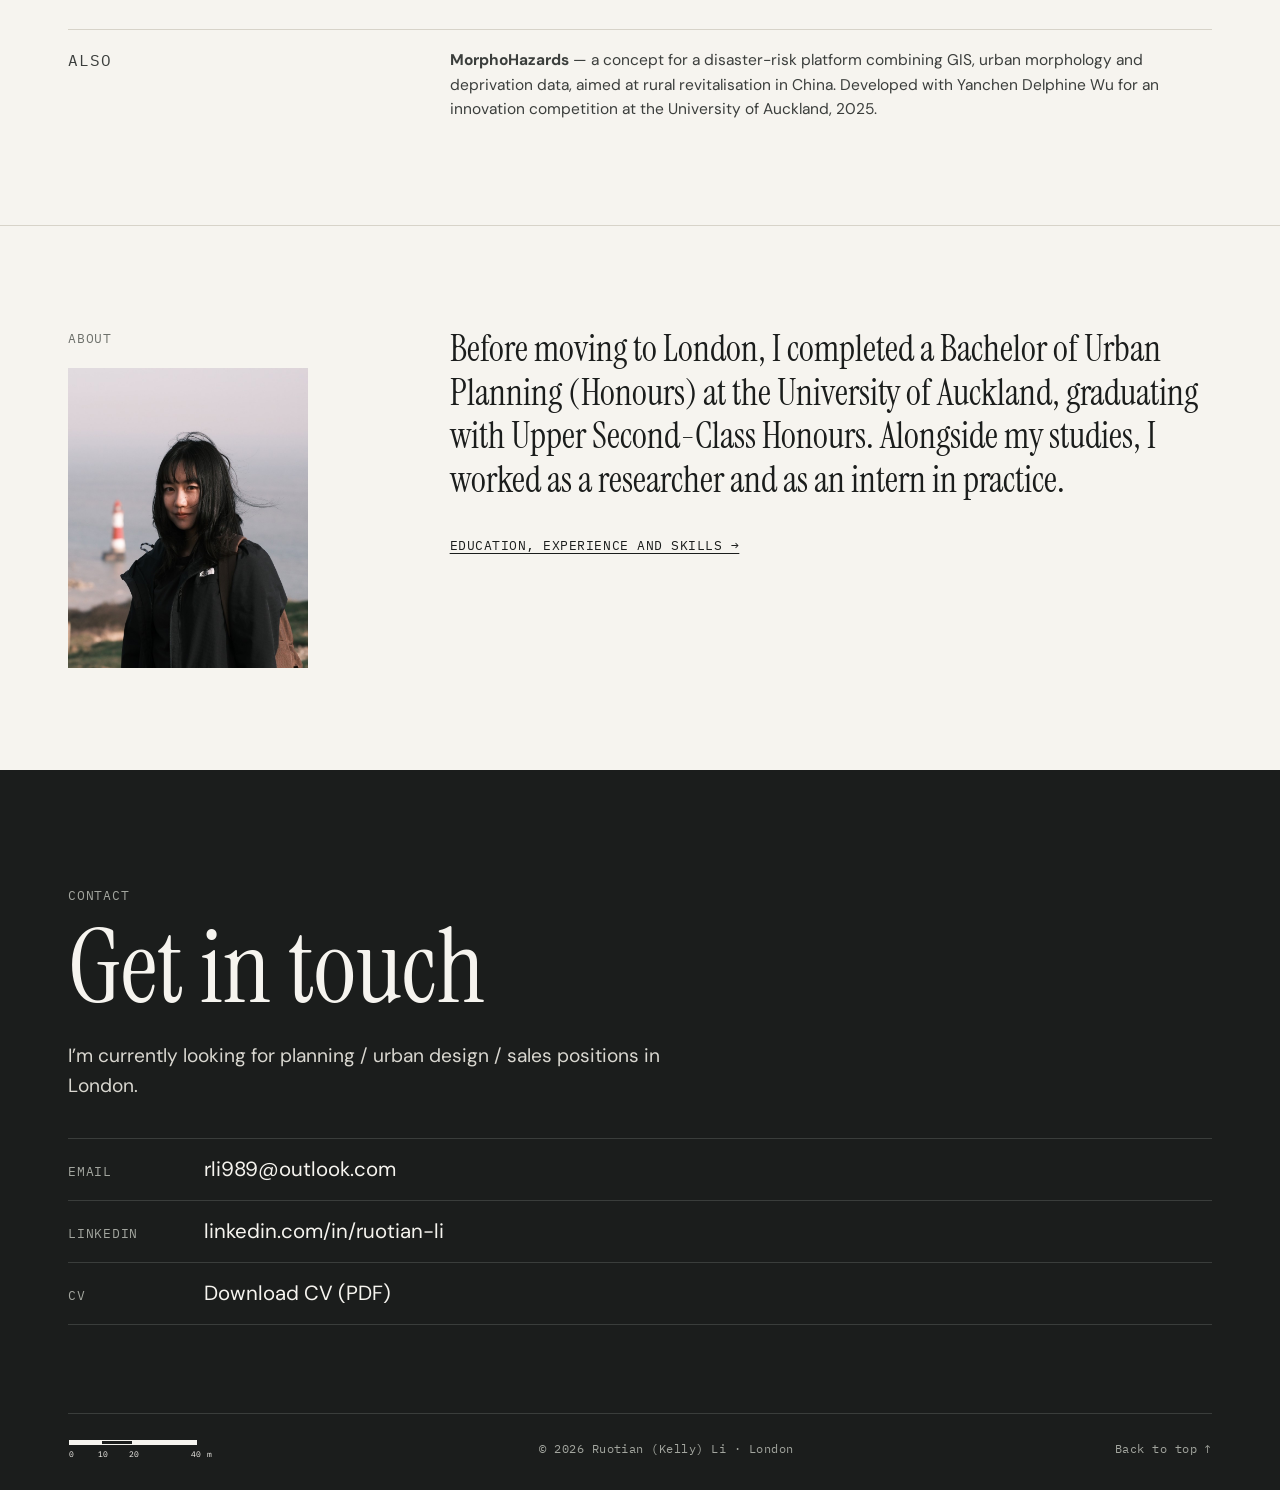
==== commit 6939db67: "Scale down the hero name to sit with the intro and title block Co-Authored-By: Claude Opus 5.5 <nore" ====
--- a/index.html
+++ b/index.html
@@ -19,7 +19,7 @@
 <link rel="preconnect" href="https://fonts.googleapis.com">
 <link rel="preconnect" href="https://fonts.gstatic.com" crossorigin>
 <link rel="stylesheet" href="https://fonts.googleapis.com/css2?family=DM+Sans:opsz,wght@9..40,400;9..40,500&family=IBM+Plex+Mono:wght@400;500&family=Instrument+Serif:ital@0;1&display=swap">
-<link rel="stylesheet" href="assets/css/style.css?v=2026112202">
+<link rel="stylesheet" href="assets/css/style.css?v=2026112203">
 </head>
 <body id="top">
 <a class="skip" href="#main">Skip to content</a>
@@ -191,6 +191,6 @@
   </div>
 </footer>
 
-<script src="assets/js/main.js?v=2026112202" defer></script>
+<script src="assets/js/main.js?v=2026112203" defer></script>
 </body>
 </html>
--- a/assets/css/style.css
+++ b/assets/css/style.css
@@ -126,10 +126,10 @@
 }
 .hero h1 {
   font-family: var(--serif);
-  font-size: clamp(76px, 13vw, 176px);
-  line-height: 0.88;
-  letter-spacing: -0.02em;
-  margin: 18px 0 32px;
+  font-size: clamp(56px, 7.4vw, 112px);
+  line-height: 0.95;
+  letter-spacing: -0.015em;
+  margin: 14px 0 28px;
 }
 .lede { font-size: clamp(18px, 1.55vw, 21px); line-height: 1.55; color: var(--ink-2); max-width: 40ch; }
 
